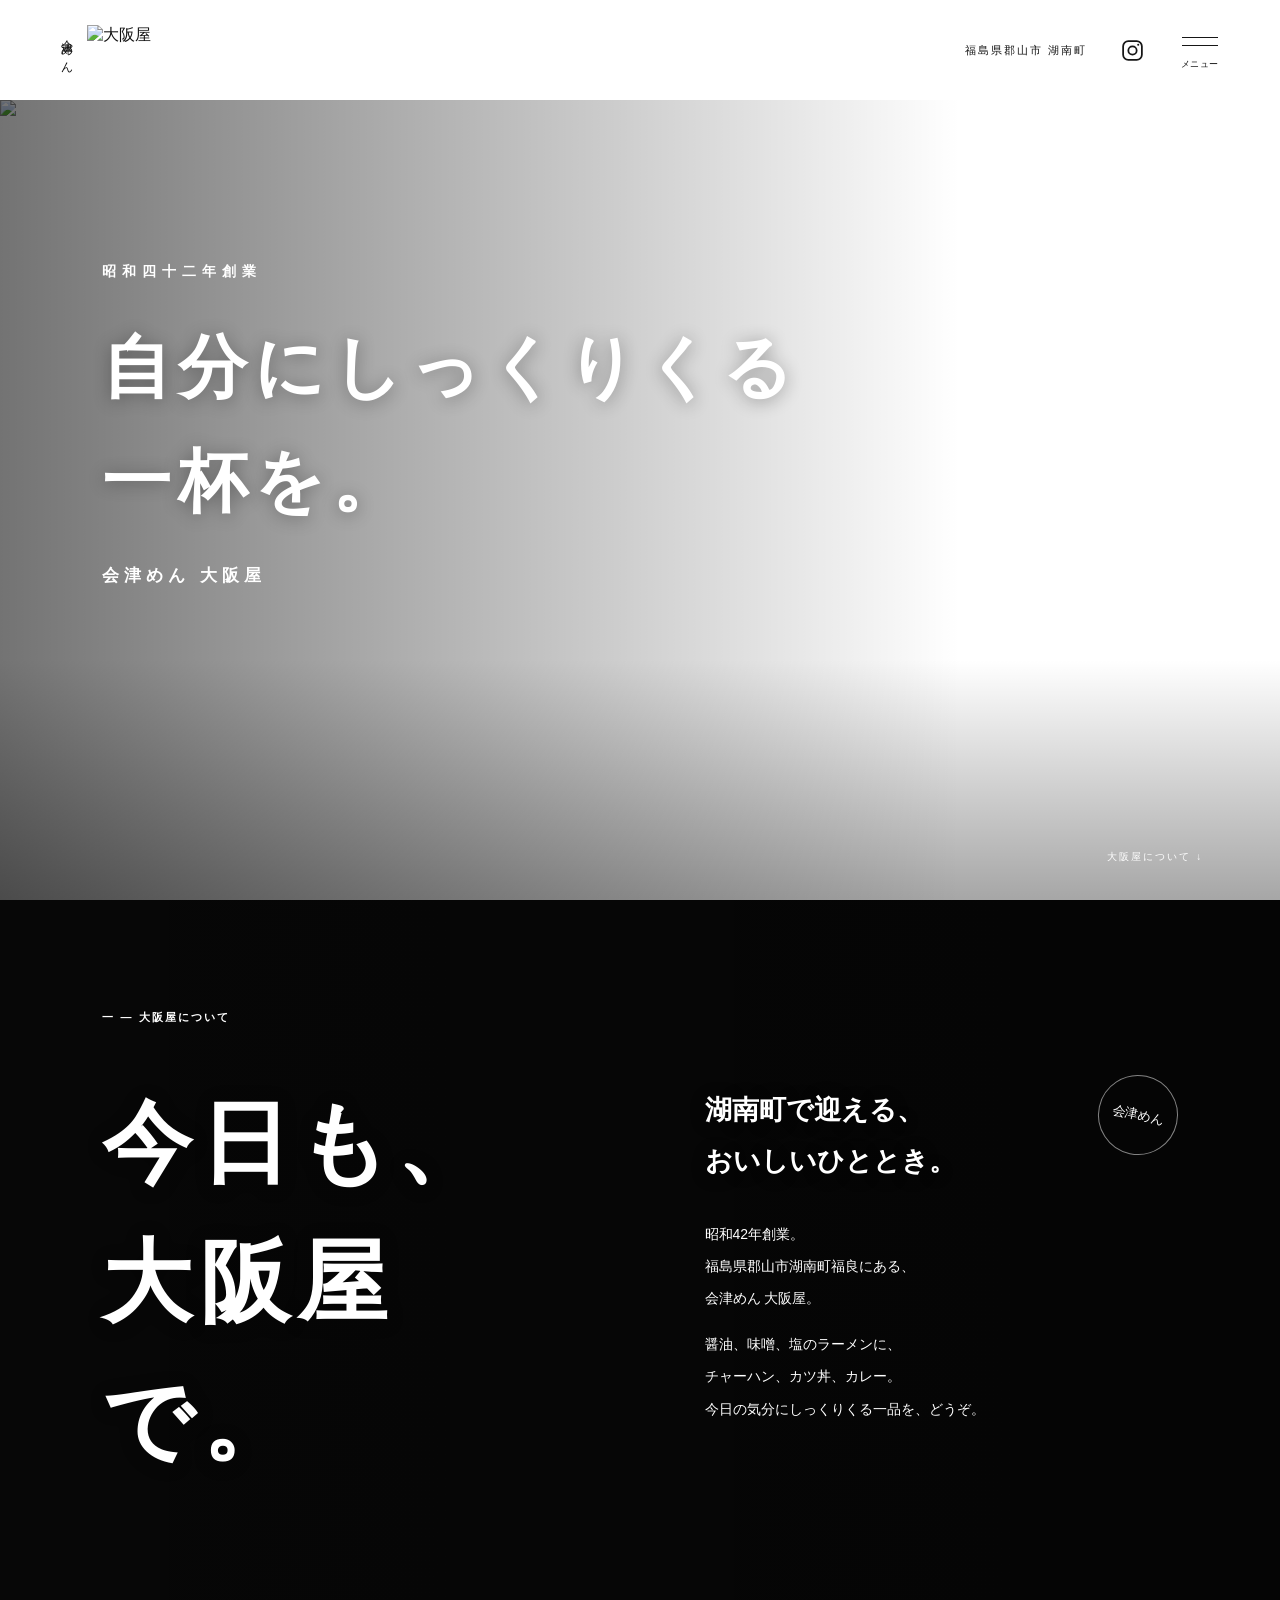
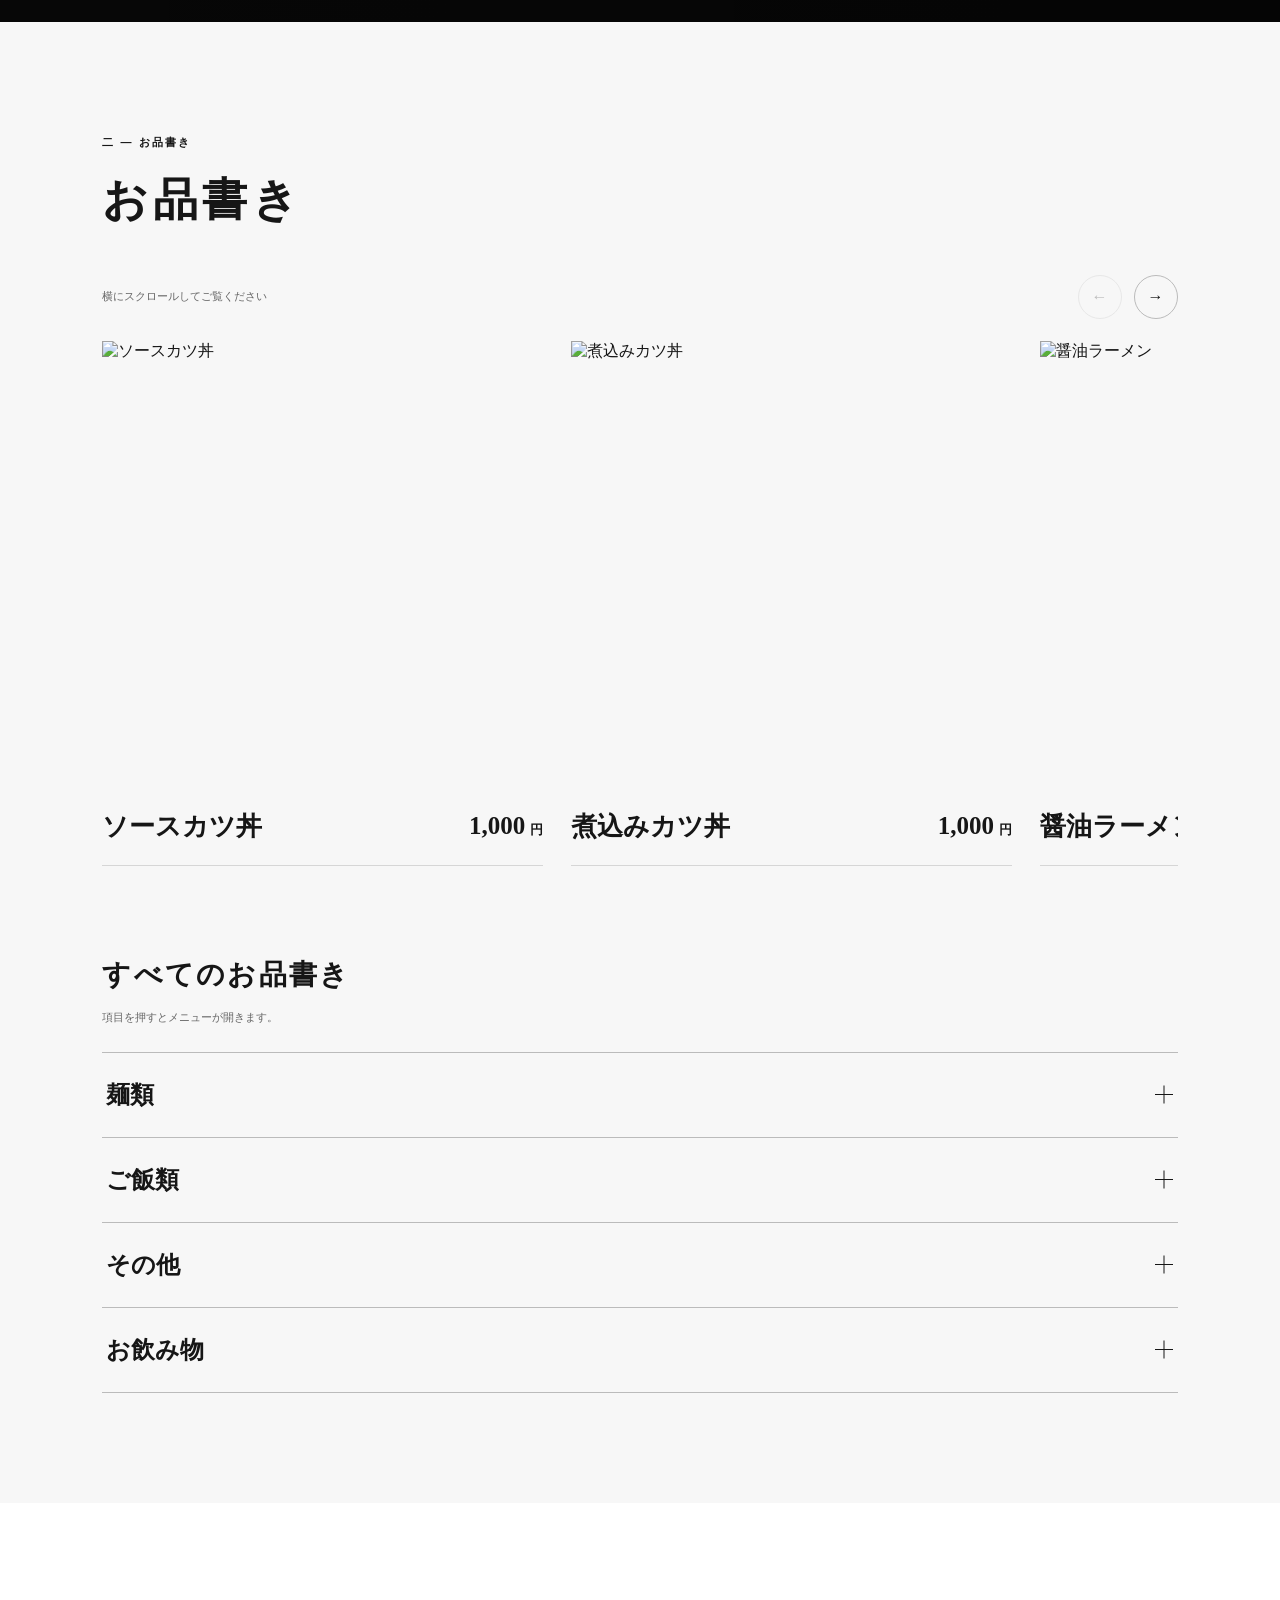
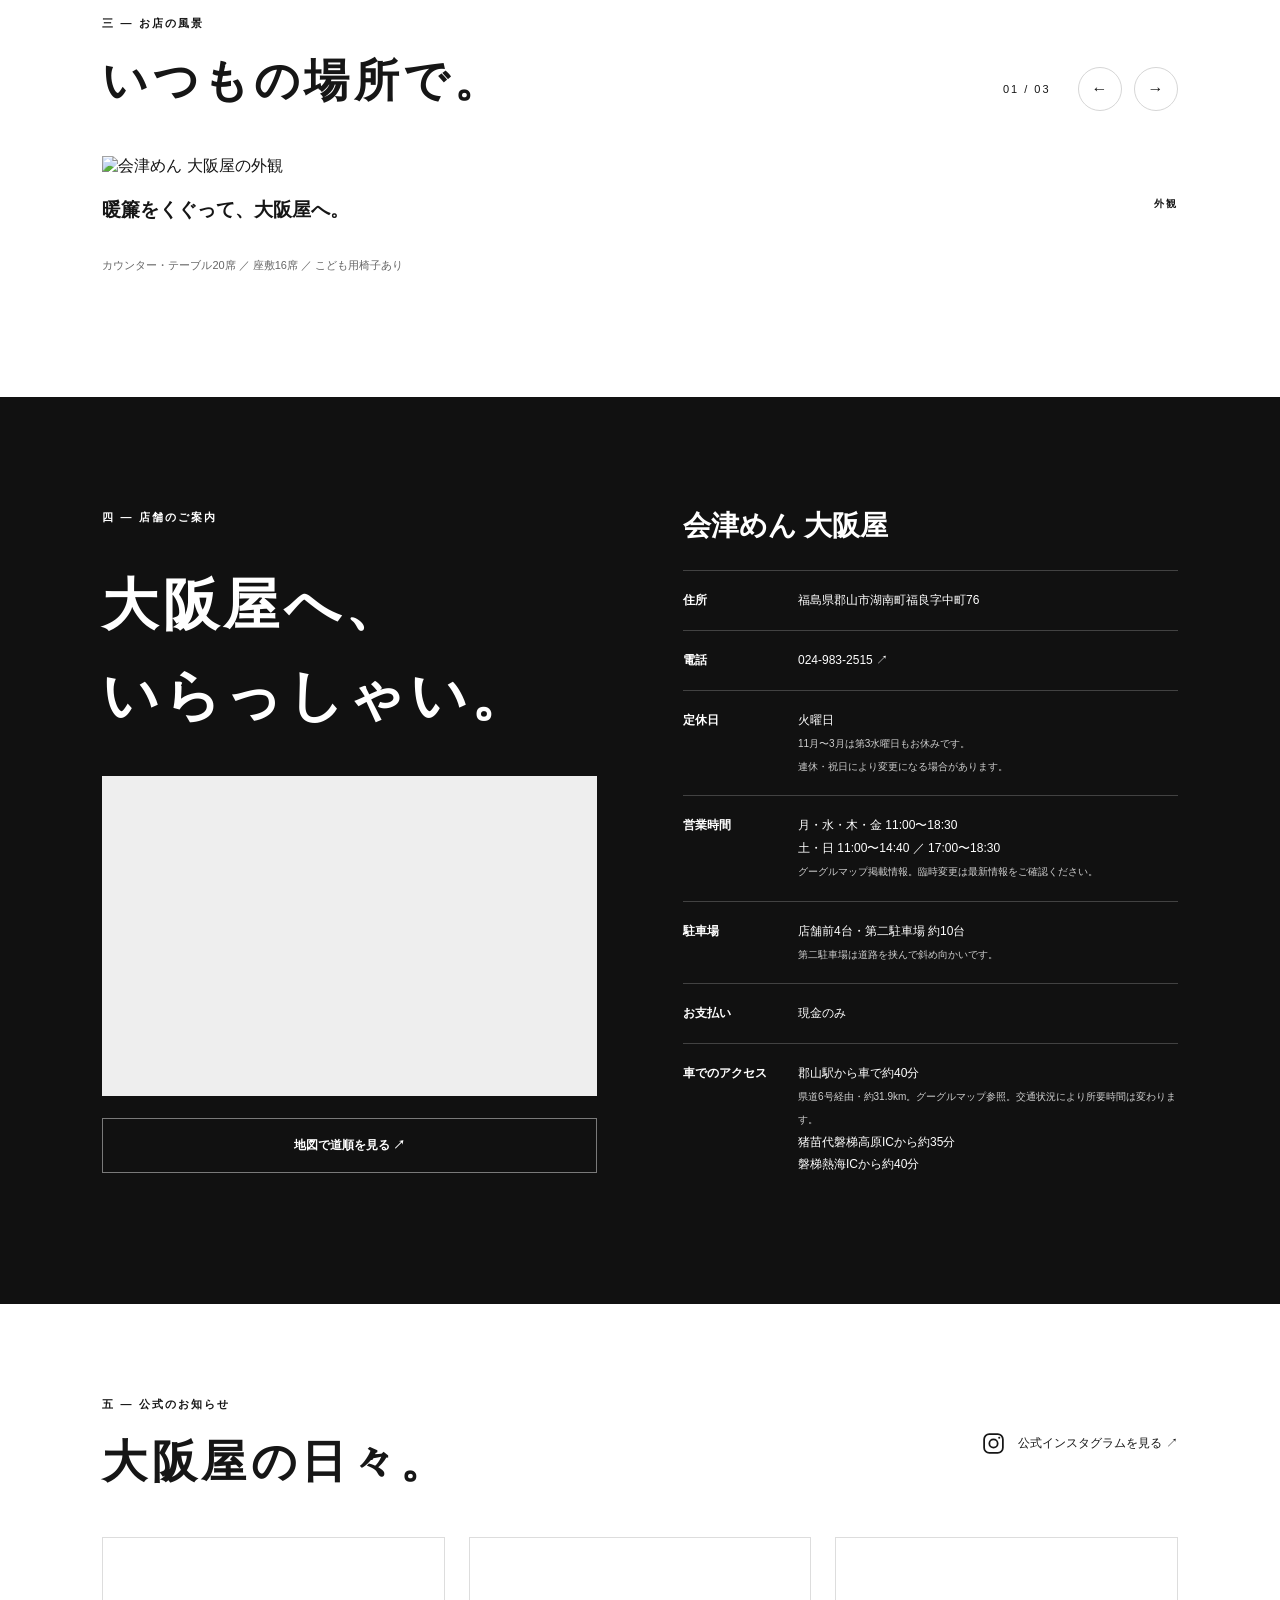
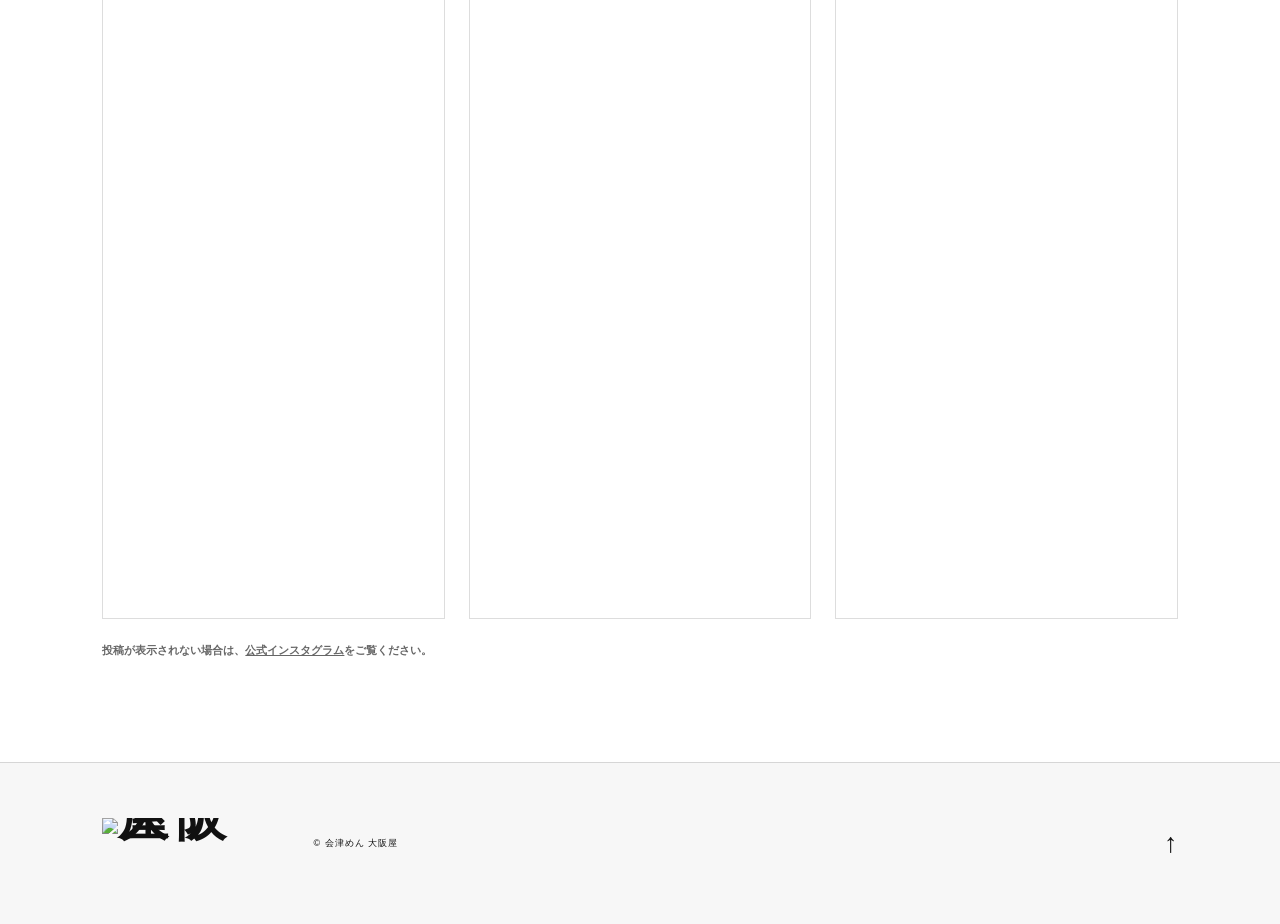
==== index.html @ 6cac55fc "Add files via upload" ====
<!doctype html><html lang="ja"><head><script src="scroll-start.js"></script><meta charset="utf-8"><meta name="viewport" content="width=device-width,initial-scale=1"><meta name="robots" content="noindex,nofollow"><title>会津めん 大阪屋｜福島・湖南町</title><meta name="description" content="昭和42年創業。福島県郡山市湖南町の会津めん 大阪屋。ラーメン、お食事、店舗へのアクセスをご紹介。"><link rel="stylesheet" href="fonts.css"><link rel="stylesheet" href="style.css"></head><body>
<header><a class="brand" href="#" aria-label="大阪屋 トップ"><small>会津めん</small><img class="brand-wordmark" src="assets/oosakaya-noren-logo.png" alt="大阪屋" width="2164" height="727"></a><div class="header-right"><span>福島県郡山市 湖南町</span><a class="header-instagram" href="https://www.instagram.com/oosakaya_konan/" target="_blank" rel="noopener" aria-label="公式インスタグラムを開く"><svg viewBox="0 0 24 24" width="25" height="25" fill="none" stroke="currentColor" stroke-width="1.7" aria-hidden="true"><rect x="3" y="3" width="18" height="18" rx="5"/><circle cx="12" cy="12" r="4"/><circle cx="17.5" cy="6.5" r="1" fill="currentColor" stroke="none"/></svg></a><button class="menu-toggle" aria-expanded="false" aria-controls="navigation" aria-label="メニューを開く"><i></i><i></i><small>メニュー</small></button></div></header>
<dialog id="navigation"><button class="close" aria-label="メニューを閉じる">×</button><nav><a href="#about">大阪屋について</a><a href="#menu">お品書き</a><a href="#space">お店の風景</a><a href="#access">店舗・アクセス</a><a href="#instagram">公式のお知らせ</a></nav><a href="tel:0249832515">024-983-2515</a></dialog>
<main><section class="hero"><div class="hero-media"><img class="hero-still" src="assets/shoyu.jpg" alt="会津めん 大阪屋の醤油ラーメン" fetchpriority="high"><img class="hero-still hero-alternate" src="assets/noodle-lift.jpg" alt="箸で持ち上げた麺と味噌ラーメン" decoding="async" aria-hidden="true"><div class="shade"></div></div><div class="hero-copy"><p>昭和四十二年創業</p><h1>自分にしっくりくる<br>一杯を。</h1><span>会津めん 大阪屋</span></div><button class="hero-pause" type="button" aria-label="写真の自動切り替えを停止">一時停止</button><div class="hero-bottom"><a href="#about">大阪屋について ↓</a></div></section>

<section id="about" class="about section"><div class="section-label">一 ― 大阪屋について</div><div class="about-grid"><h2>今日も、<br>大阪屋で。</h2><div class="about-copy"><span class="seal">会津めん</span><h3>湖南町で迎える、<br>おいしいひととき。</h3><p>昭和42年創業。<br>福島県郡山市湖南町福良にある、<br>会津めん 大阪屋。</p><p>醤油、味噌、塩のラーメンに、<br>チャーハン、カツ丼、カレー。<br>今日の気分にしっくりくる一品を、どうぞ。</p></div></div></section>
<section id="menu" class="food section"><div class="section-heading"><div><span class="section-label">二 ― お品書き</span><h2>お品書き</h2></div></div><div class="dish-controls"><span>横にスクロールしてご覧ください</span><button class="dish-prev" aria-label="前の料理">←</button><button class="dish-next" aria-label="次の料理">→</button></div><div class="dish-carousel" tabindex="0" role="region" aria-roledescription="カルーセル" aria-label="お品書き・5品"><article class="dish"><div class="dish-photo"><img src="assets/sauce-katsudon.jpg" alt="ソースカツ丼" loading="lazy"></div><div class="food-title"><h3>ソースカツ丼</h3><p>1,000<small>円</small></p></div></article><article class="dish"><div class="dish-photo"><img src="assets/nikomi-katsudon.jpg" alt="煮込みカツ丼" loading="lazy"></div><div class="food-title"><h3>煮込みカツ丼</h3><p>1,000<small>円</small></p></div></article><article class="dish"><div class="dish-photo"><img src="assets/shoyu.jpg" alt="醤油ラーメン" loading="lazy"></div><div class="food-title"><h3>醤油ラーメン</h3><p>700<small>円</small></p></div></article><article class="dish"><div class="dish-photo"><img src="assets/shio.jpg" alt="塩ラーメン" loading="lazy"></div><div class="food-title"><h3>塩ラーメン</h3><p>750<small>円</small></p></div></article><article class="dish"><div class="dish-photo"><img src="assets/miso.jpg" alt="味噌ラーメン" loading="lazy"></div><div class="food-title"><h3>味噌ラーメン</h3><p>850<small>円</small></p></div></article></div><div class="full-menu" id="full-menu"><h3>すべてのお品書き</h3><p class="accordion-hint">項目を押すとメニューが開きます。</p><details class="menu-category"><summary><span>麺類</span><span class="accordion-mark" aria-hidden="true"></span></summary><dl class="category-items"><div class="menu-item"><dt>ラーメン</dt><dd>700<span>円</span></dd></div><div class="menu-item"><dt>チャーシューメン</dt><dd>970<span>円</span></dd></div><div class="menu-item"><dt>みそラーメン</dt><dd>850<span>円</span></dd></div><div class="menu-item"><dt>みそバターラーメン</dt><dd>920<span>円</span></dd></div><div class="menu-item"><dt>みそチャーシュー</dt><dd>1,130<span>円</span></dd></div><div class="menu-item"><dt>みそバターチャーシューメン</dt><dd>1,150<span>円</span></dd></div><div class="menu-item"><dt>タンメン</dt><dd>850<span>円</span></dd></div><div class="menu-item"><dt>タンメンチャーシュー</dt><dd>1,130<span>円</span></dd></div><div class="menu-item"><dt>塩ラーメン</dt><dd>750<span>円</span></dd></div><div class="menu-item"><dt>塩バターラーメン</dt><dd>800<span>円</span></dd></div><div class="menu-item"><dt>塩チャーシューメン</dt><dd>990<span>円</span></dd></div><div class="menu-item"><dt>塩バターチャーシューメン</dt><dd>1,050<span>円</span></dd></div><div class="menu-item"><dt>冷やし中華<small>夏季限定</small></dt><dd>930<span>円</span></dd></div></dl></details><details class="menu-category"><summary><span>ご飯類</span><span class="accordion-mark" aria-hidden="true"></span></summary><dl class="category-items"><div class="menu-item"><dt>煮込みカツ丼</dt><dd>1,000<span>円</span></dd></div><div class="menu-item"><dt>ソースカツ丼</dt><dd>1,000<span>円</span></dd></div><div class="menu-item"><dt>五目チャーハン</dt><dd>820<span>円</span></dd></div><div class="menu-item"><dt>ビーフカレーライス</dt><dd>800<span>円</span></dd></div><div class="menu-item"><dt>カツカレー</dt><dd>1,100<span>円</span></dd></div><div class="menu-item"><dt>野菜炒め定食</dt><dd>900<span>円</span></dd></div><div class="menu-item"><dt>カツ定食</dt><dd>1,100<span>円</span></dd></div></dl></details><details class="menu-category"><summary><span>その他</span><span class="accordion-mark" aria-hidden="true"></span></summary><dl class="category-items"><div class="menu-item"><dt>ライスセット<small>ライス、おしんこ、揚げギョーザ又はバラカツのセット。お好みの麺類にお付けできます。</small></dt><dd>280<span>円</span></dd></div><div class="menu-item"><dt>ギョーザ（5ヶ入）</dt><dd>390<span>円</span></dd></div></dl></details><details class="menu-category"><summary><span>お飲み物</span><span class="accordion-mark" aria-hidden="true"></span></summary><dl class="category-items"><div class="menu-item"><dt>ビール（瓶）</dt><dd>600<span>円</span></dd></div><div class="menu-item"><dt>日本酒（一合）</dt><dd>300<span>円</span></dd></div><div class="menu-item"><dt>ノンアルコールビール</dt><dd>300<span>円</span></dd></div><div class="menu-item"><dt>ジュース<small>オレンジ、コーラ、ジンジャーエール、ウーロン茶</small></dt><dd>260<span>円</span></dd></div></dl></details></div></section>
<section id="space" class="space section"><div class="section-heading"><div><span class="section-label">三 ― お店の風景</span><h2>いつもの場所で。</h2></div><div class="slider-controls"><span id="count">01 / 03</span><button id="prev" aria-label="前の写真">←</button><button id="next" aria-label="次の写真">→</button></div></div><div class="carousel" tabindex="0" aria-roledescription="カルーセル" aria-label="大阪屋の店内と外観"><div class="track"><figure><img src="assets/exterior.png" alt="会津めん 大阪屋の外観" loading="lazy"><figcaption><span>暖簾をくぐって、大阪屋へ。</span><small>外観</small></figcaption></figure><figure><img src="assets/interior.png" alt="テーブルとカウンターのある店内" loading="lazy"><figcaption><span>おひとりでも、気軽に。</span><small>テーブル・カウンター</small></figcaption></figure><figure><img src="assets/tatami.png" alt="大阪屋のお座敷" loading="lazy"><figcaption><span>ご家族で、ゆっくりと。</span><small>お座敷</small></figcaption></figure></div></div><p class="space-note">カウンター・テーブル20席 ／ 座敷16席 ／ こども用椅子あり</p></section>
<section id="access" class="access section"><div><span class="section-label">四 ― 店舗のご案内</span><h2>大阪屋へ、<br>いらっしゃい。</h2><iframe class="access-map" title="大阪屋食堂のグーグルマップ" src="https://www.google.com/maps/embed?pb=!1m14!1m8!1m3!1d12680.059041817292!2d140.088766!3d37.389483202646986!3m2!1i1024!2i768!4f13.1!3m3!1m2!1s0x6020039115c18c47%3A0x9757f3a15d82d54f!2z5aSn6Ziq5bGL6aOf5aCC!5e0!3m2!1sja!2sjp!4v1731634797329!5m2!1sja!2sjp" loading="lazy" allowfullscreen referrerpolicy="no-referrer-when-downgrade"></iframe><a class="map-button" href="https://maps.app.goo.gl/Cm89eihRgQwJNUJM9?g_st=ic" target="_blank" rel="noopener">地図で道順を見る ↗</a></div><div class="details"><h3>会津めん 大阪屋</h3><dl><div><dt>住所</dt><dd>福島県郡山市湖南町福良字中町76</dd></div><div><dt>電話</dt><dd><a href="tel:0249832515">024-983-2515 ↗</a></dd></div><div><dt>定休日</dt><dd>火曜日<br><small>11月〜3月は第3水曜日もお休みです。<br>連休・祝日により変更になる場合があります。</small></dd></div><div><dt>営業時間</dt><dd>月・水・木・金 11:00〜18:30<br>土・日 11:00〜14:40 ／ 17:00〜18:30<br><small>グーグルマップ掲載情報。臨時変更は最新情報をご確認ください。</small></dd></div><div><dt>駐車場</dt><dd>店舗前4台・第二駐車場 約10台<br><small>第二駐車場は道路を挟んで斜め向かいです。</small></dd></div><div><dt>お支払い</dt><dd>現金のみ</dd></div><div><dt>車でのアクセス</dt><dd>郡山駅から車で約40分<br><small>県道6号経由・約31.9km。グーグルマップ参照。交通状況により所要時間は変わります。</small><br>猪苗代磐梯高原ICから約35分<br>磐梯熱海ICから約40分</dd></div></dl></div></section>
<section id="instagram" class="instagram section"><div class="section-heading"><div><span class="section-label">五 ― 公式のお知らせ</span><h2>大阪屋の日々。</h2></div><a class="social-profile" href="https://www.instagram.com/oosakaya_konan/" target="_blank" rel="noopener"><svg viewBox="0 0 24 24" width="25" height="25" fill="none" stroke="currentColor" stroke-width="1.7" aria-hidden="true"><rect x="3" y="3" width="18" height="18" rx="5"/><circle cx="12" cy="12" r="4"/><circle cx="17.5" cy="6.5" r="1" fill="currentColor" stroke="none"/></svg><span>公式インスタグラムを見る ↗</span></a></div><div class="social-posts"><div class="social-post"><iframe src="https://www.instagram.com/p/Dd6bL-7TSCR/embed/" title="大阪屋の公式投稿 1" loading="lazy" allowtransparency="true" allow="encrypted-media" referrerpolicy="strict-origin-when-cross-origin"></iframe></div><div class="social-post"><iframe src="https://www.instagram.com/p/DdCH17QToZY/embed/" title="大阪屋の公式投稿 2" loading="lazy" allowtransparency="true" allow="encrypted-media" referrerpolicy="strict-origin-when-cross-origin"></iframe></div><div class="social-post"><iframe src="https://www.instagram.com/p/Db5RcuSTIT4/embed/" title="大阪屋の公式投稿 3" loading="lazy" allowtransparency="true" allow="encrypted-media" referrerpolicy="strict-origin-when-cross-origin"></iframe></div></div><p class="social-note">投稿が表示されない場合は、<a href="https://www.instagram.com/oosakaya_konan/" target="_blank" rel="noopener">公式インスタグラム</a>をご覧ください。</p></section></main><footer><a class="footer-logo" href="#" aria-label="大阪屋 トップ"><img src="assets/oosakaya-noren-logo.png" alt="大阪屋" width="2164" height="727"></a><div><small>© 会津めん 大阪屋</small></div><a href="#" class="back-top" aria-label="ページの先頭へ">↑</a></footer><script src="app.js"></script></body></html>
---- style.css ----
:root{--paper:#ffffff;--ink:#161616;--red:#111111;--line:#d6d6d6}*{box-sizing:border-box}html{scroll-behavior:smooth;scroll-padding-top:95px}body{margin:0;background:var(--paper);color:var(--ink);font-family:'Helvetica Neue','Hiragino Kaku Gothic ProN',sans-serif}a{color:inherit;text-decoration:none}button{font:inherit;cursor:pointer;color:inherit}header{height:100px;display:flex;justify-content:space-between;align-items:center;padding:0 4.5%;background:var(--paper);position:relative;z-index:10}.brand{display:flex;align-items:center;gap:15px;color:var(--red)}.brand small{font-family:serif;writing-mode:vertical-rl;font-size:12px;letter-spacing:3px}.brand b{font-family:serif;font-size:37px;letter-spacing:5px}.header-right{display:flex;gap:42px;align-items:center}.header-right>span{font-size:11px;letter-spacing:2px}.menu-toggle{background:none;border:0;width:45px;padding:0}.menu-toggle i{display:block;width:36px;height:1px;background:var(--ink);margin:7px auto}.menu-toggle small{font-size:9px;letter-spacing:2px}h1,h2,h3{font-family:'Yu Mincho','Hiragino Mincho ProN',serif;font-weight:500}p{line-height:2}.hero{height:calc(100svh - 100px);min-height:590px;max-height:950px;position:relative;color:#fff;overflow:hidden}.hero-media,.shade{position:absolute;inset:0}.hero video{width:100%;height:100%;object-fit:cover;object-position:50% 58%}.shade{background:linear-gradient(90deg,rgba(0,0,0,.55),transparent 75%),linear-gradient(0deg,rgba(0,0,0,.35),transparent 30%)}.hero-copy{position:absolute;left:8%;top:18%}.hero-copy p{font-family:serif;letter-spacing:6px;font-size:14px}.hero h1{font-size:clamp(42px,5.8vw,84px);line-height:1.65;letter-spacing:.15em;margin:25px 0}.hero-copy>span{font-family:serif;letter-spacing:5px;font-size:17px}.hero-bottom{position:absolute;bottom:36px;left:5%;right:6%;display:flex;justify-content:space-between;font-size:10px;letter-spacing:2px}.motion{position:absolute;bottom:80px;right:5%;border:1px solid #ffffff70;border-radius:50%;background:#0002;color:white;width:37px;height:37px}.ribbon{display:flex;justify-content:space-around;gap:30px;padding:22px 4%;background:var(--red);color:var(--paper);font-size:11px;letter-spacing:3px;overflow:hidden;white-space:nowrap}.section{padding:110px 8%}.section-label{font-size:11px;letter-spacing:2px}.about{padding-bottom:130px}.about-grid{display:grid;grid-template-columns:1fr 1fr;gap:12%;margin-top:50px}.about h2{font-size:clamp(55px,7vw,100px);letter-spacing:.12em;line-height:1.55;margin:0}.about-copy{position:relative;padding-top:10px}.about h3{font-size:27px;line-height:1.9;margin:0 0 30px}.about p{font-size:14px;line-height:2.3}.seal{position:absolute;right:0;top:0;border:1px solid var(--red);border-radius:50%;width:80px;height:80px;display:grid;place-items:center;transform:rotate(12deg);color:var(--red);font-family:serif;font-size:13px}.food{background:#f7f7f7}.section-heading{display:flex;justify-content:space-between;align-items:end;margin-bottom:45px;gap:25px}.section-heading h2{font-size:45px;letter-spacing:.1em;margin:20px 0 0}.section-heading>p{font-size:13px;margin:0}.food-grid{display:grid;grid-template-columns:1fr 1fr;gap:6%}.food-card.second{padding-top:85px}.food-photo{position:relative;overflow:hidden;aspect-ratio:1.18}.food-photo img{width:100%;height:100%;object-fit:cover}.food-photo.ramen img{width:136%;max-width:none;object-fit:cover;object-position:left}.food-photo>span{position:absolute;bottom:18px;left:20px;background:var(--paper);padding:8px 12px;font-size:10px;letter-spacing:2px}.food-title{display:flex;justify-content:space-between;align-items:center;border-bottom:1px solid var(--line);padding:20px 0 14px;gap:10px}.food-title h3{font-size:25px;margin:0}.food-title p{font-family:serif;font-size:25px;margin:0}.food-title small{font-size:13px;margin-left:5px}.food-caption{font-size:12px}.menu-list{display:grid;grid-template-columns:1fr 1fr;gap:6%;margin-top:70px}.menu-list h3{font-size:22px;margin-bottom:25px}.menu-list p{display:flex;justify-content:space-between;border-bottom:1px solid var(--line);padding-bottom:12px;font-size:13px;gap:10px}.menu-foot{display:flex;align-items:center;justify-content:space-between;gap:20px;margin-top:35px}.menu-foot p{font-size:10px}.text-link{font-size:12px;border-bottom:1px solid;padding:12px 0}.space{overflow:hidden}.slider-controls{display:flex;align-items:center;gap:12px}.slider-controls span{font-size:11px;letter-spacing:2px;margin-right:15px}.slider-controls button{border:1px solid var(--line);border-radius:50%;width:44px;height:44px;background:none}.carousel{overflow:hidden;touch-action:pan-y}.track{display:flex;transition:transform .6s ease}.track figure{flex:0 0 100%;margin:0}.track img{width:100%;height:540px;object-fit:cover}.track figcaption{display:flex;justify-content:space-between;padding:20px 0;font-family:serif;font-size:19px}.track figcaption small{font-family:sans-serif;font-size:10px;letter-spacing:2px}.space-note{font-size:11px;color:#666666}.access{background:var(--red);color:var(--paper);display:grid;grid-template-columns:1fr 1fr;gap:8%}.access h2{font-size:clamp(38px,4.4vw,65px);line-height:1.6;letter-spacing:.08em;margin:35px 0}.map-button{display:inline-block;border:1px solid #ffffff70;padding:18px 24px;font-size:12px}.details h3{font-size:28px;margin:0 0 25px}.details dl{margin:0}.details dl>div{display:grid;grid-template-columns:100px 1fr;gap:15px;border-top:1px solid #ffffff35;padding:18px 0;font-size:12px;line-height:1.9}.details dd{margin:0}.details small{font-size:10px;opacity:.8}.instagram{text-align:center;padding:65px 20px;border-bottom:1px solid var(--line)}.instagram p{font-family:serif;font-size:18px}.instagram>a{font-size:24px;letter-spacing:2px}footer{display:flex;align-items:center;gap:60px;padding:55px 8%}.footer-logo{font-family:serif;font-size:50px;letter-spacing:8px;color:var(--red)}footer>div{font-size:10px;letter-spacing:1px}footer p{margin:15px 0}footer small{font-size:9px}.back-top{margin-left:auto;font-size:27px}dialog{inset:0;width:100%;height:100%;max-width:none;max-height:none;border:0;background:var(--red);color:var(--paper);padding:10vh 15%}dialog::backdrop{background:var(--red)}dialog nav{display:grid;margin:40px 0}dialog nav a{font-family:serif;font-size:34px;padding:20px 0;border-bottom:1px solid #ffffff40}dialog nav small{font-family:sans-serif;font-size:10px;margin-left:20px}.close{position:absolute;right:5%;top:25px;background:none;border:0;font-size:44px}.eyebrow{font-size:11px;letter-spacing:3px}button:hover,.map-button:hover{background:#ffffff20}a:focus-visible,button:focus-visible{outline:2px solid currentColor;outline-offset:5px}@media(max-width:700px){header{height:82px;padding:0 6%}.brand b{font-size:29px}.header-right>span{display:none}.hero{height:calc(86svh - 82px);min-height:570px}.hero-copy{left:8%;top:18%}.hero-copy p{font-size:11px}.hero h1{font-size:42px}.hero video{object-position:52% center}.hero-bottom{font-size:8px;bottom:24px}.hero-bottom>span{max-width:120px;line-height:1.8}.ribbon{justify-content:flex-start;padding:18px 6%;font-size:9px;gap:32px}.section{padding:70px 7%}.about-grid{gap:30px;grid-template-columns:1fr;margin-top:30px}.about h2{font-size:60px}.about-copy{padding-left:15%}.about h3{font-size:23px}.seal{width:65px;height:65px;right:0}.section-heading{align-items:start;margin-bottom:30px}.section-heading h2{font-size:32px}.section-heading>p{font-size:10px;max-width:110px}.food-grid{grid-template-columns:1fr;gap:35px}.food-card.second{padding-top:0}.food-title h3{font-size:23px}.menu-list{grid-template-columns:1fr;gap:20px;margin-top:40px}.menu-foot{align-items:start;flex-direction:column;gap:0}.track img{height:310px}.track figcaption{font-size:15px;align-items:center}.track figcaption small{font-size:8px}.space .section-heading{flex-wrap:wrap}.slider-controls{margin-left:auto}.slider-controls button{width:37px;height:37px}.space-note{font-size:9px}.access{grid-template-columns:1fr;gap:55px}.access h2{font-size:43px}.details dl>div{grid-template-columns:85px 1fr;gap:8px}.instagram>a{font-size:19px}footer{padding:40px 7%;gap:25px;flex-wrap:wrap}.footer-logo{font-size:37px}footer>div{font-size:9px;max-width:200px}dialog{padding:100px 8%}dialog nav a{font-size:26px}}@media(prefers-reduced-motion:reduce){html{scroll-behavior:auto}.track{transition:none}}
@media(max-width:700px){.hero h1{font-size:8vw;white-space:nowrap}}
/* Japanese typography: bold Mincho headings and readable Gothic body. */
:root{--mincho:'Noto Serif JP','Hiragino Mincho ProN','Yu Mincho',serif}
body{font-family:'Hiragino Kaku Gothic ProN','Yu Gothic',Meiryo,sans-serif;font-weight:400}
h1,h2,h3,.brand b,.brand small,.hero-copy p,.hero-copy>span,.seal,.food-title p,.track figcaption,.instagram p,.footer-logo,dialog nav a{font-family:var(--mincho)}
h1,h2,.brand b,.footer-logo{font-weight:900}
h3,.hero-copy p,.hero-copy>span,.food-title p,.track figcaption,.instagram p,dialog nav a{font-weight:700}
.hero h1{font-size:clamp(42px,5.4vw,78px);line-height:1.65;letter-spacing:.10em;text-shadow:0 2px 18px #0005}
.brand b{letter-spacing:.09em}.about h2{letter-spacing:.08em}.section-heading h2{font-weight:900}.food-title h3{font-weight:900}.details dt,.map-button,.text-link{font-weight:700}.section-label{font-weight:600}.menu-list p>span:last-child{font-weight:700}.footer-logo{font-weight:900}
@media(max-width:700px){.hero h1{font-size:7.7vw;letter-spacing:.08em}.about h2{font-size:56px}.food-title h3{font-size:22px}}
.about{position:relative;isolation:isolate;color:#fff;background:#111 url('assets/noren.jpg') center 46%/cover no-repeat}.about:before{content:'';position:absolute;inset:0;background:linear-gradient(90deg,#0009,#000b);z-index:-1}.about .seal{color:white;border-color:#ffffff80}.about h2,.about h3{text-shadow:0 2px 18px #0005}
.dish-controls{display:flex;align-items:center;gap:12px;margin:0 0 22px}.dish-controls>span{margin-right:auto;font-size:11px;color:#666}.dish-controls button{background:transparent;border:1px solid #bbb;border-radius:50%;width:44px;height:44px}.dish-controls button:disabled{opacity:.25;cursor:default}.dish-carousel{display:flex;gap:28px;overflow-x:auto;scroll-snap-type:x mandatory;scrollbar-width:thin;scrollbar-color:#555 #eee;padding-bottom:25px;overscroll-behavior-x:contain}.dish{flex:0 0 41%;min-width:0;scroll-snap-align:start}.dish-photo{aspect-ratio:1;position:relative;overflow:hidden}.dish-photo img{width:100%;height:100%;object-fit:cover;display:block}.dish-photo>span{position:absolute;bottom:16px;left:16px;background:#fff;padding:8px 12px;font-size:9px;letter-spacing:1.5px}.dish .food-title h3{font-size:clamp(19px,2vw,28px)}.dish .food-title p{white-space:nowrap}.access-map{display:block;width:100%;height:320px;border:0;margin:0 0 22px;background:#eee}.access .map-button{width:100%;text-align:center}
@media(max-width:700px){.about{background-position:45% center}.about:before{background:#000a}.dish-carousel{gap:18px}.dish{flex-basis:86%}.dish .food-title h3{font-size:21px}.access-map{height:300px}}
.hero-still{width:100%;height:100%;object-fit:cover;object-position:center 55%;display:block}.hero-bottom{justify-content:flex-end}.header-instagram{display:grid;place-items:center;width:42px;height:42px}.header-right{gap:24px}.menu-toggle small{font-size:9px;letter-spacing:.05em}.instagram{text-align:left}.instagram .section-heading{align-items:center}.social-profile{display:flex;align-items:center;gap:12px;font-size:12px}.social-posts{display:grid;grid-template-columns:repeat(3,minmax(0,1fr));gap:24px}.social-post{min-width:0;background:#fff;border:1px solid #ddd;overflow:hidden}.social-post iframe{display:block;width:100%;height:570px;border:0}.instagram .social-note{font-family:inherit;font-size:11px;line-height:1.8;color:#666;margin-top:22px}.social-note a{text-decoration:underline}.instagram .section-label{font-size:11px}
@media(max-width:1000px){.social-posts{display:flex;overflow-x:auto;scroll-snap-type:x mandatory;gap:20px;padding-bottom:16px}.social-post{flex:0 0 360px;scroll-snap-align:start}.social-post iframe{height:570px}}@media(max-width:700px){.header-right{gap:14px}.header-instagram{width:34px}.hero-still{object-position:center}.instagram .section-heading{flex-direction:column;align-items:flex-start}.social-post{flex-basis:min(100%,360px)}.social-profile{font-size:11px}.track figcaption small{letter-spacing:0}}
.instagram.section{padding:90px 8%}.social-post iframe{height:680px}@media(max-width:700px){.instagram.section{padding:70px 7%}.social-post iframe{height:620px}}
.full-menu{margin-top:65px}.full-menu>h3{font-size:28px;letter-spacing:.08em;margin:0 0 12px}.accordion-hint{font-size:11px;color:#666;margin-bottom:24px}.menu-category{border-top:1px solid #bbb}.menu-category:last-child{border-bottom:1px solid #bbb}.menu-category summary{list-style:none;cursor:pointer;display:flex;align-items:center;justify-content:space-between;gap:20px;padding:26px 4px;font-family:var(--mincho);font-size:24px;font-weight:700}.menu-category summary::-webkit-details-marker{display:none}.menu-category summary:focus-visible{outline:2px solid #111;outline-offset:4px}.accordion-mark{width:20px;height:20px;position:relative;flex-shrink:0}.accordion-mark:before,.accordion-mark:after{content:'';position:absolute;top:9px;left:1px;width:18px;height:1px;background:currentColor}.accordion-mark:after{transform:rotate(90deg)}.menu-category[open] .accordion-mark:after{transform:none}.category-items{margin:0;padding:0 4px 30px;display:grid;grid-template-columns:1fr 1fr;column-gap:55px}.menu-item{display:flex;justify-content:space-between;align-items:start;gap:20px;border-top:1px solid #e5e5e5;padding:18px 0;font-size:14px;line-height:1.8}.menu-item dt{min-width:0}.menu-item dt small{display:block;font-size:11px;color:#666;line-height:1.9;margin-top:6px}.menu-item dd{margin:0;font-weight:700;white-space:nowrap}.menu-item dd span{font-size:11px;margin-left:4px}@media(max-width:700px){.full-menu{margin-top:40px}.full-menu>h3{font-size:24px}.menu-category summary{font-size:22px;padding:23px 2px}.category-items{grid-template-columns:1fr;padding:0 2px 24px}.menu-item{font-size:13px;gap:14px}}
.brand .brand-wordmark{display:block;width:151px;height:auto;object-fit:contain}.brand{gap:12px}@media(max-width:700px){.brand .brand-wordmark{width:120px}.brand{gap:9px}}
.hero-media>.hero-still{position:absolute;inset:0}.hero-media>.hero-alternate{opacity:0;transition:opacity 2s ease-in-out;object-position:center 42%}.hero-media>.hero-alternate.is-visible{opacity:1}.hero-pause{position:absolute;right:5%;bottom:76px;background:#0003;border:1px solid #ffffff70;color:#fff;font-size:10px;padding:9px 13px;letter-spacing:.08em}@media(prefers-reduced-motion:reduce){.hero-media>.hero-alternate{transition:none}}
/* Free touch momentum; arrow movement is eased by requestAnimationFrame. */
.dish-carousel,.social-posts{scroll-snap-type:none;-webkit-overflow-scrolling:touch;scroll-behavior:auto}.dish,.social-post{scroll-snap-align:none}.track{transition:transform 1s cubic-bezier(.22,.61,.36,1)}.hero-media>.hero-alternate{transition:opacity 2.5s ease-in-out}@media(prefers-reduced-motion:reduce){.track,.hero-media>.hero-alternate{transition:none}}

footer{background:#f7f7f7}.footer-logo{display:block;flex-shrink:0;line-height:0}.footer-logo img{display:block;width:151px;height:auto;object-fit:contain}@media(max-width:700px){.footer-logo img{width:120px}}
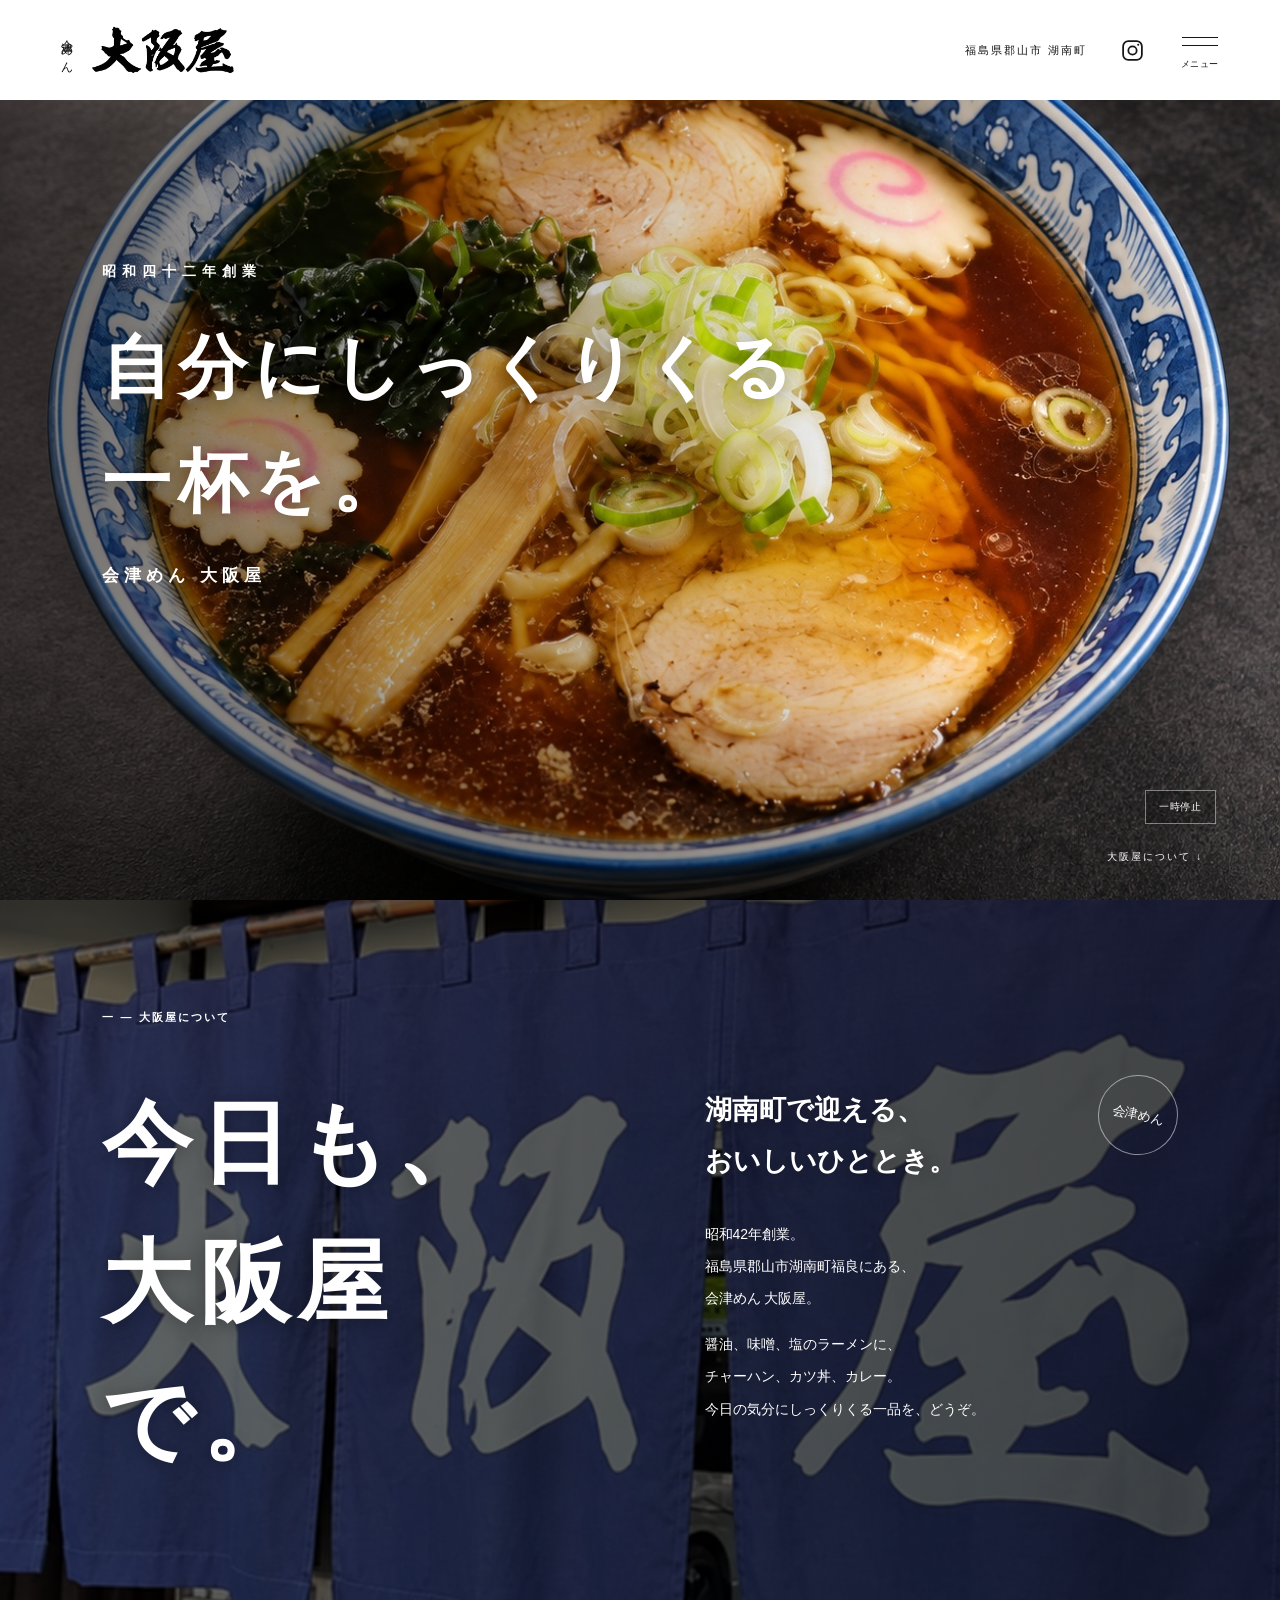
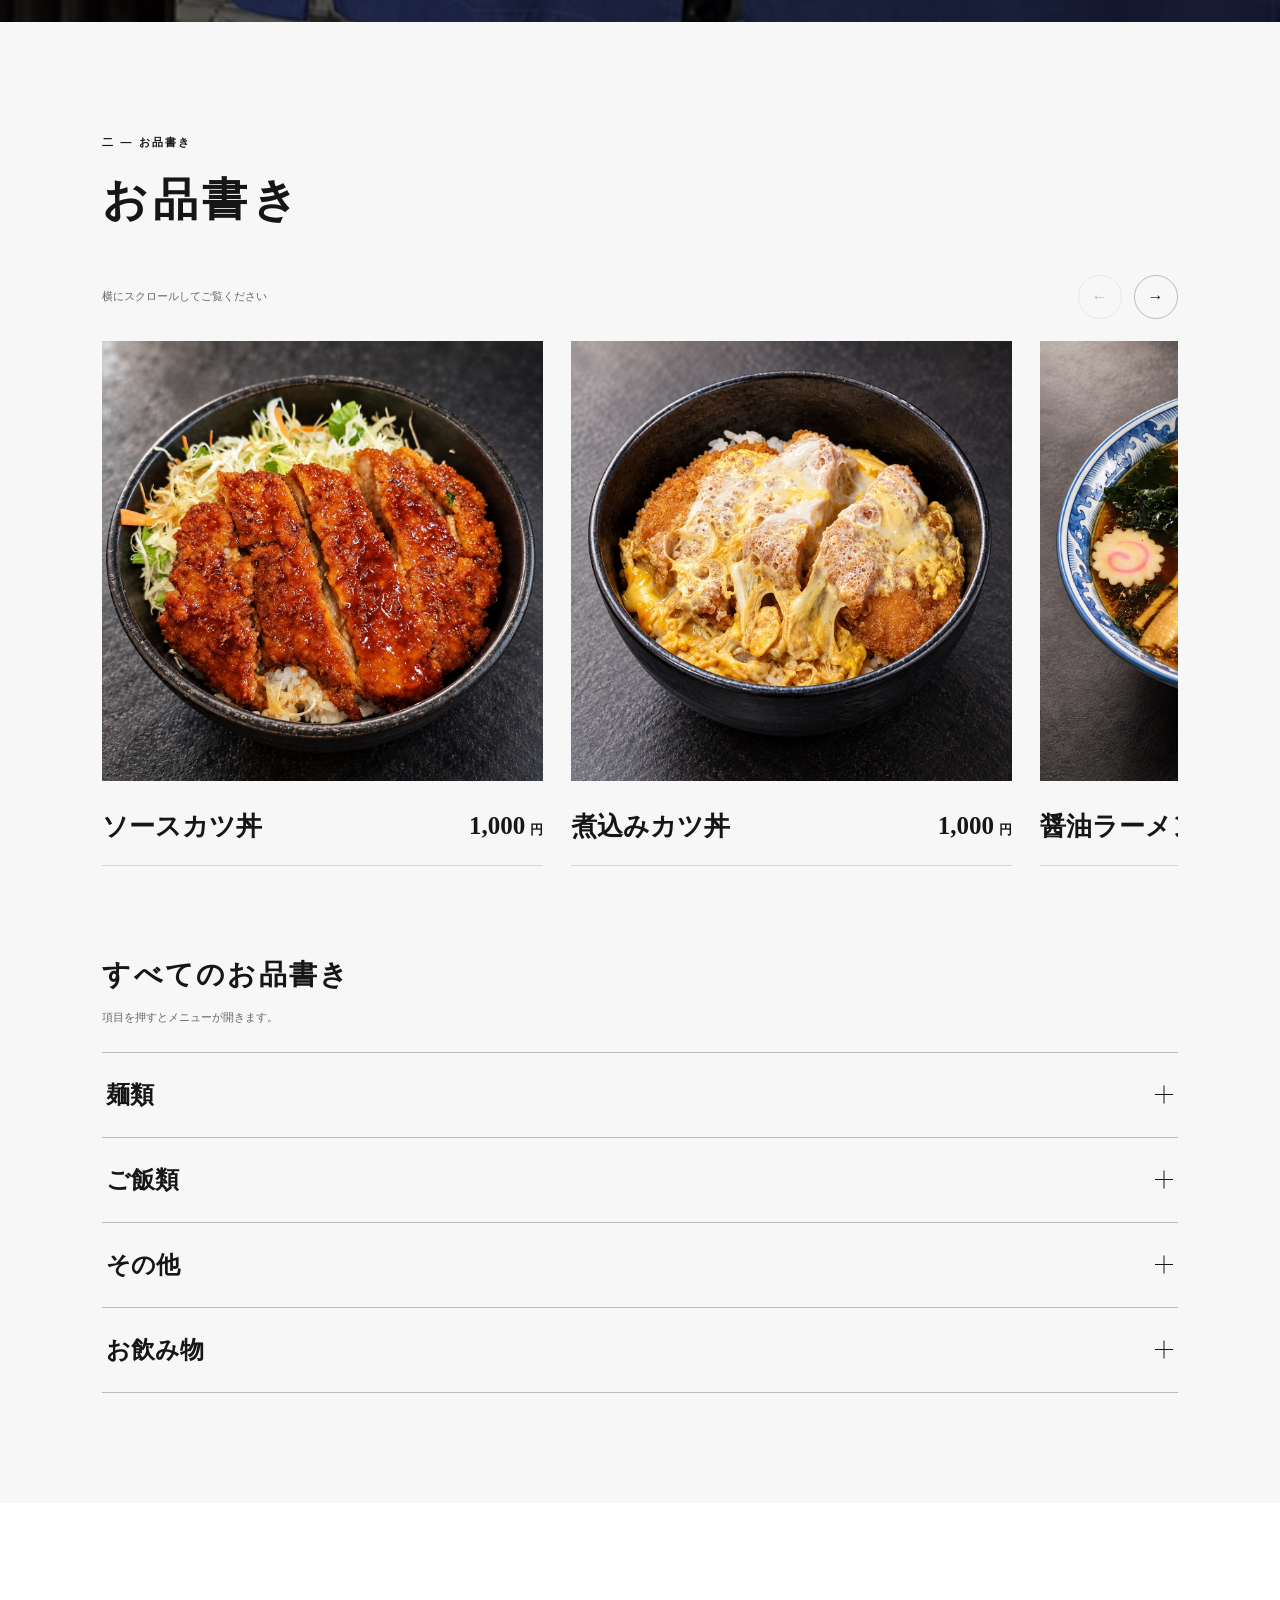
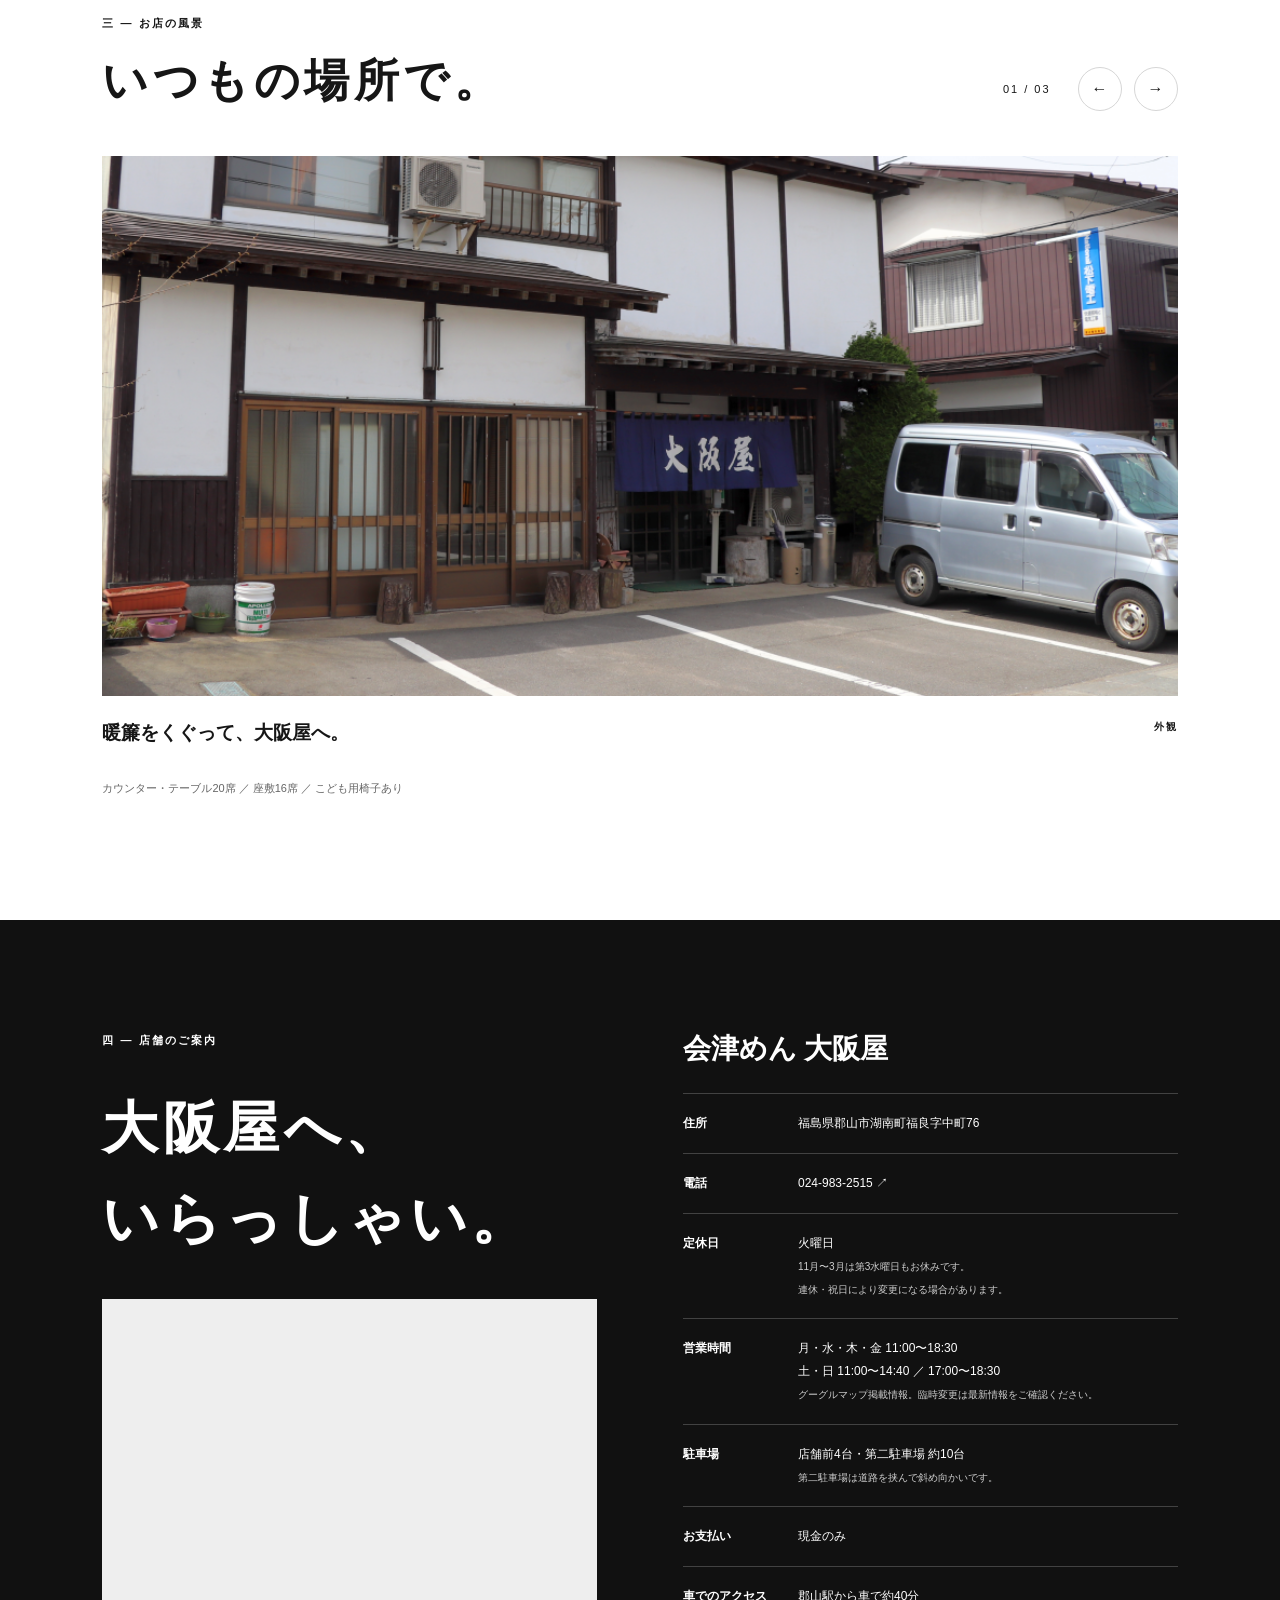
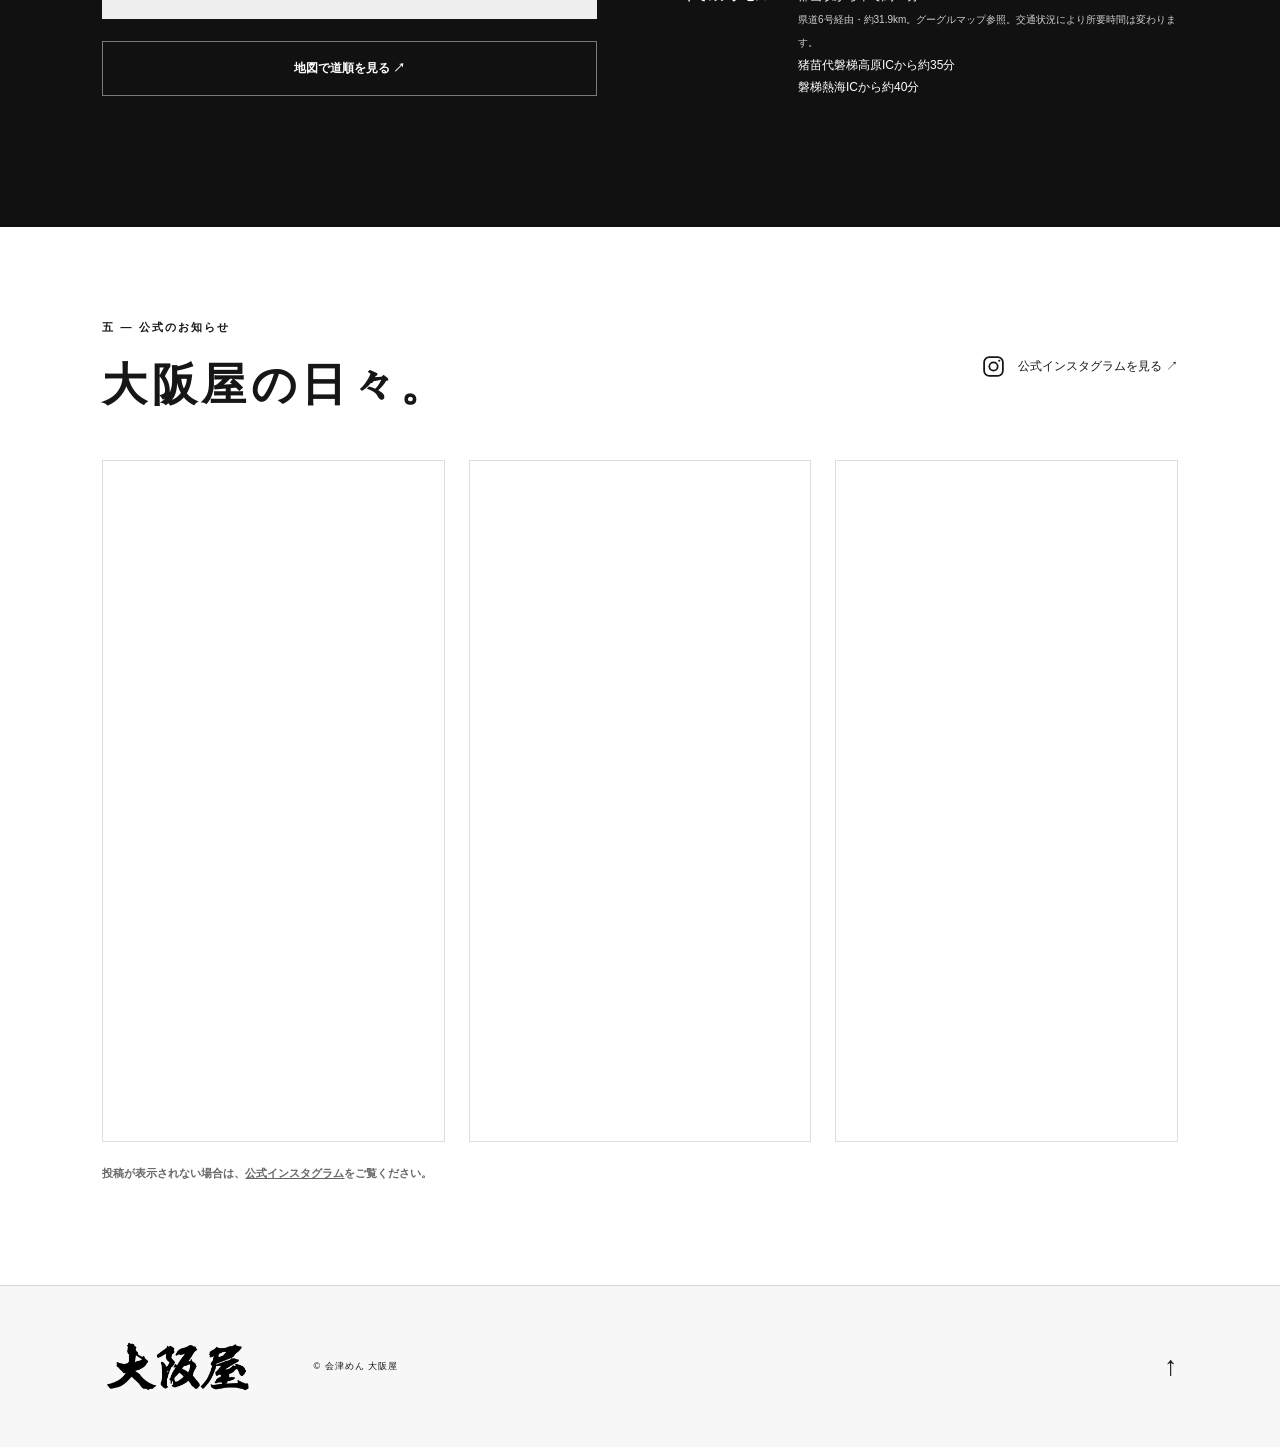
==== commit ad9f046c: "Enhance SEO with Open Graph and Twitter meta tags Added Open Graph and Twitter meta tags for better " ====
--- a/index.html
+++ b/index.html
@@ -1,4 +1,14 @@
-<!doctype html><html lang="ja"><head><script src="scroll-start.js"></script><meta charset="utf-8"><meta name="viewport" content="width=device-width,initial-scale=1"><meta name="robots" content="noindex,nofollow"><title>会津めん 大阪屋｜福島・湖南町</title><meta name="description" content="昭和42年創業。福島県郡山市湖南町の会津めん 大阪屋。ラーメン、お食事、店舗へのアクセスをご紹介。"><link rel="stylesheet" href="fonts.css"><link rel="stylesheet" href="style.css"></head><body>
+<!doctype html><html lang="ja"><head><script src="scroll-start.js"></script><meta charset="utf-8"><meta name="viewport" content="width=device-width,initial-scale=1"><meta name="robots" content="index,follow"><title>会津めん 大阪屋｜福島・湖南町</title><meta name="description" content="昭和42年創業。福島県郡山市湖南町の会津めん 大阪屋。ラーメン、お食事、店舗へのアクセスをご紹介。"><link rel="stylesheet" href="fonts.css"><link rel="stylesheet" href="style.css">
+<link rel="canonical" href="https://konan-osakaya.github.io/">
+<meta property="og:type" content="website">
+<meta property="og:locale" content="ja_JP">
+<meta property="og:site_name" content="会津めん 大阪屋">
+<meta property="og:title" content="会津めん 大阪屋｜福島県郡山市湖南町">
+<meta property="og:description" content="昭和42年創業。福島県郡山市湖南町の会津めん 大阪屋。ラーメンや煮込みカツ丼、お品書き、営業時間、アクセスをご案内。">
+<meta property="og:url" content="https://konan-osakaya.github.io/">
+<meta property="og:image" content="https://konan-osakaya.github.io/assets/shoyu.jpg">
+<meta name="twitter:card" content="summary_large_image">
+</head><body>
 <header><a class="brand" href="#" aria-label="大阪屋 トップ"><small>会津めん</small><img class="brand-wordmark" src="assets/oosakaya-noren-logo.png" alt="大阪屋" width="2164" height="727"></a><div class="header-right"><span>福島県郡山市 湖南町</span><a class="header-instagram" href="https://www.instagram.com/oosakaya_konan/" target="_blank" rel="noopener" aria-label="公式インスタグラムを開く"><svg viewBox="0 0 24 24" width="25" height="25" fill="none" stroke="currentColor" stroke-width="1.7" aria-hidden="true"><rect x="3" y="3" width="18" height="18" rx="5"/><circle cx="12" cy="12" r="4"/><circle cx="17.5" cy="6.5" r="1" fill="currentColor" stroke="none"/></svg></a><button class="menu-toggle" aria-expanded="false" aria-controls="navigation" aria-label="メニューを開く"><i></i><i></i><small>メニュー</small></button></div></header>
 <dialog id="navigation"><button class="close" aria-label="メニューを閉じる">×</button><nav><a href="#about">大阪屋について</a><a href="#menu">お品書き</a><a href="#space">お店の風景</a><a href="#access">店舗・アクセス</a><a href="#instagram">公式のお知らせ</a></nav><a href="tel:0249832515">024-983-2515</a></dialog>
 <main><section class="hero"><div class="hero-media"><img class="hero-still" src="assets/shoyu.jpg" alt="会津めん 大阪屋の醤油ラーメン" fetchpriority="high"><img class="hero-still hero-alternate" src="assets/noodle-lift.jpg" alt="箸で持ち上げた麺と味噌ラーメン" decoding="async" aria-hidden="true"><div class="shade"></div></div><div class="hero-copy"><p>昭和四十二年創業</p><h1>自分にしっくりくる<br>一杯を。</h1><span>会津めん 大阪屋</span></div><button class="hero-pause" type="button" aria-label="写真の自動切り替えを停止">一時停止</button><div class="hero-bottom"><a href="#about">大阪屋について ↓</a></div></section>
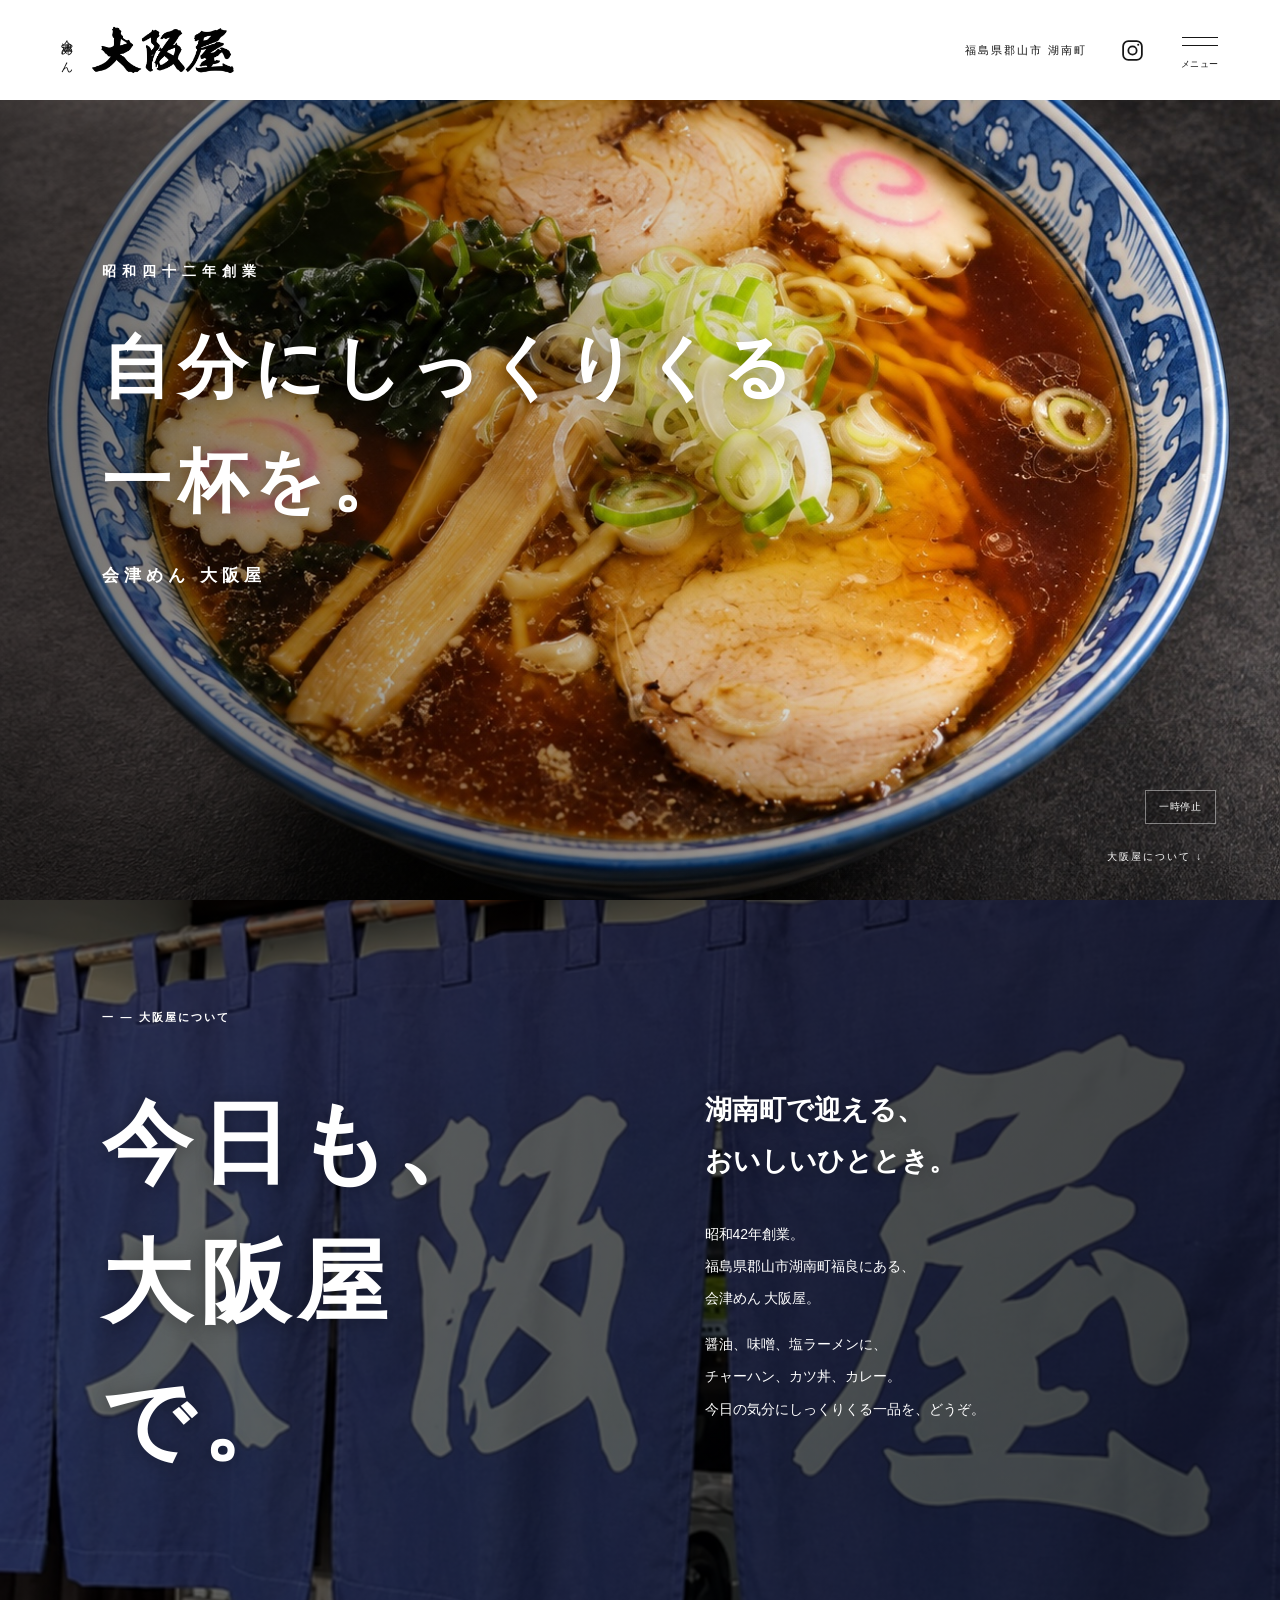
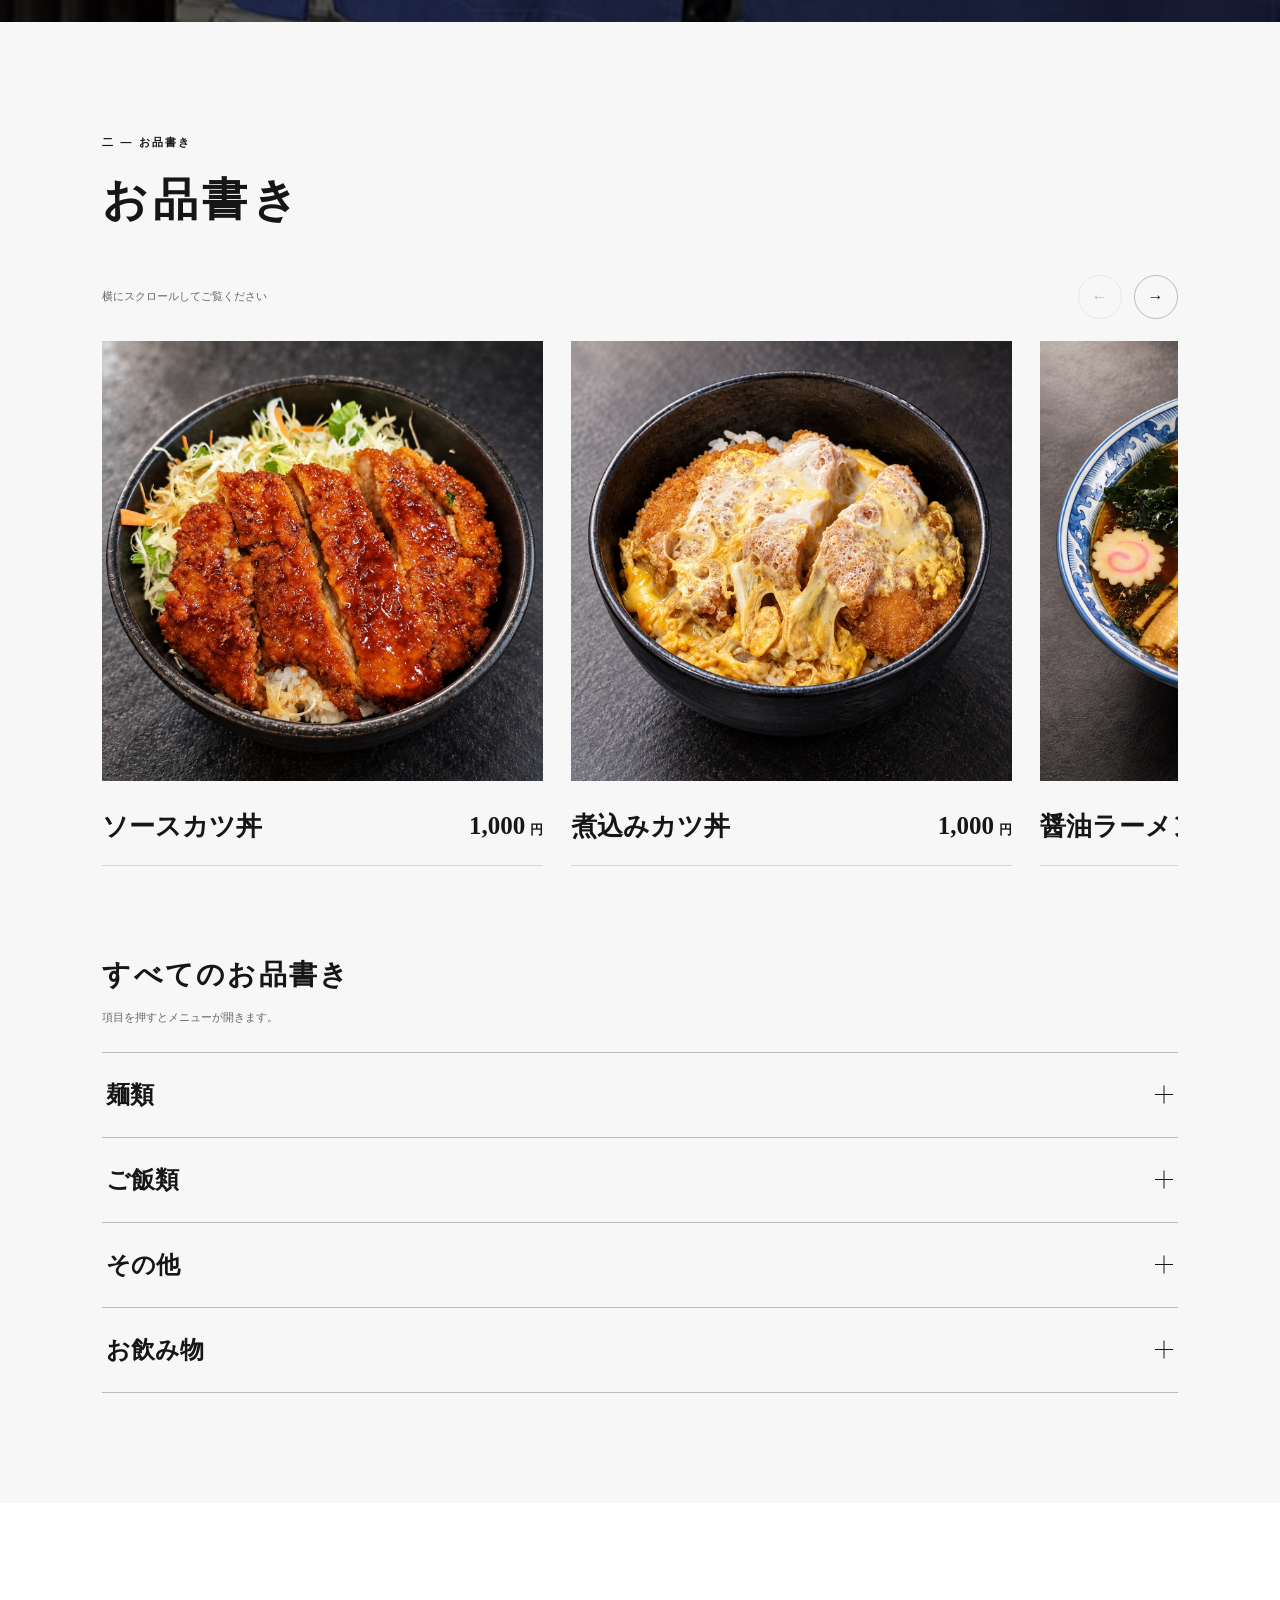
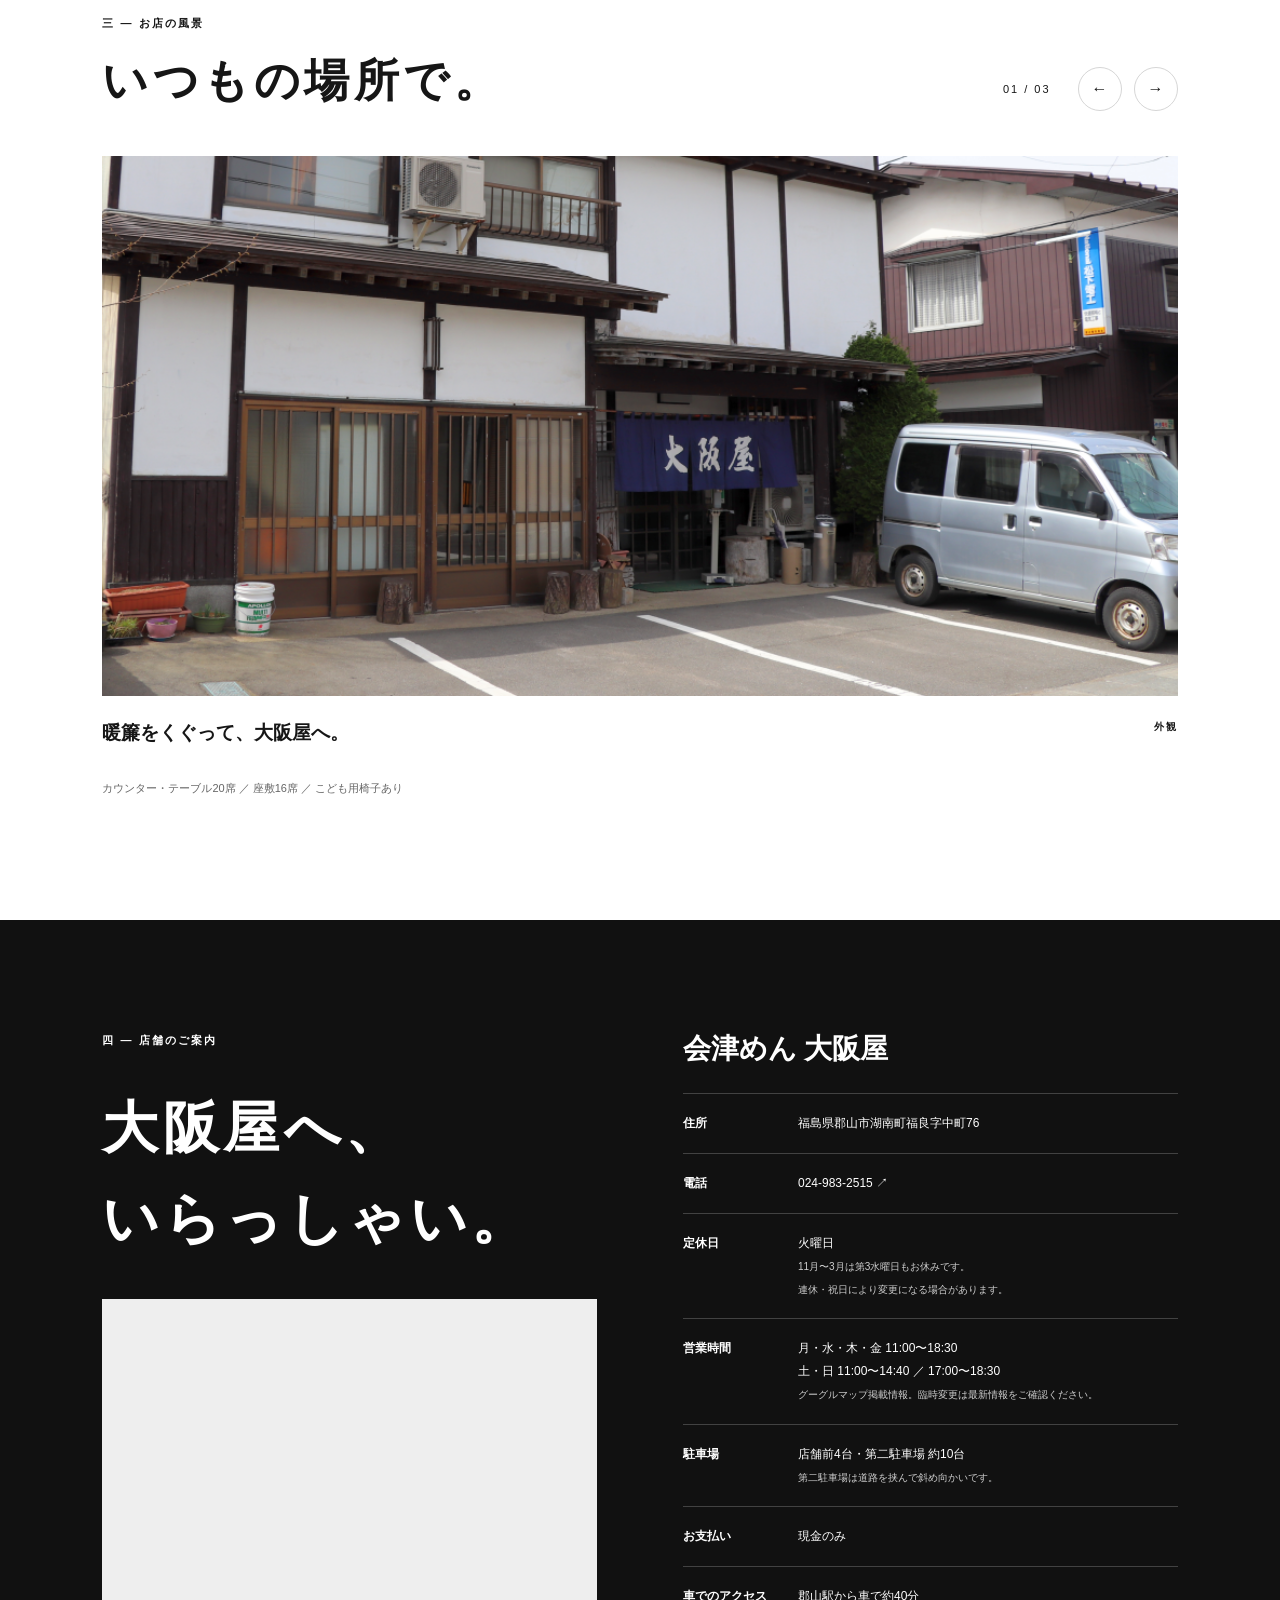
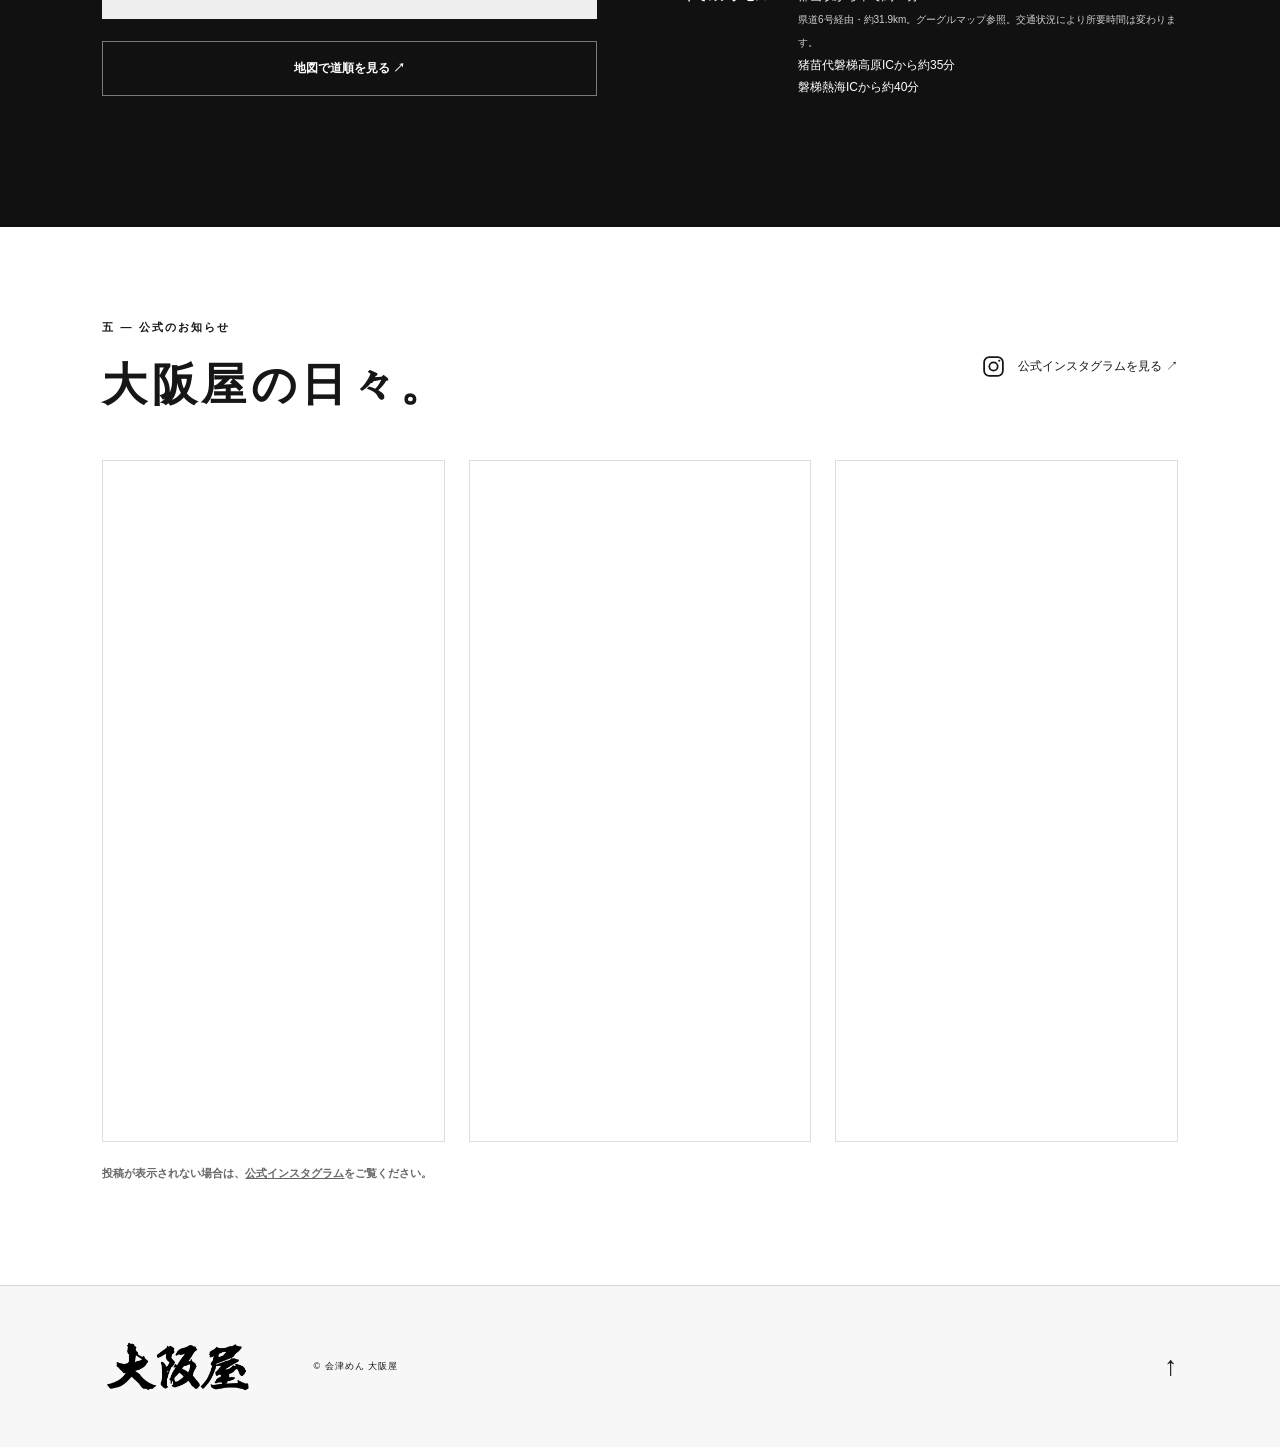
==== commit 99fca83e: "Update index.html" ====
--- a/index.html
+++ b/index.html
@@ -13,7 +13,7 @@
 <dialog id="navigation"><button class="close" aria-label="メニューを閉じる">×</button><nav><a href="#about">大阪屋について</a><a href="#menu">お品書き</a><a href="#space">お店の風景</a><a href="#access">店舗・アクセス</a><a href="#instagram">公式のお知らせ</a></nav><a href="tel:0249832515">024-983-2515</a></dialog>
 <main><section class="hero"><div class="hero-media"><img class="hero-still" src="assets/shoyu.jpg" alt="会津めん 大阪屋の醤油ラーメン" fetchpriority="high"><img class="hero-still hero-alternate" src="assets/noodle-lift.jpg" alt="箸で持ち上げた麺と味噌ラーメン" decoding="async" aria-hidden="true"><div class="shade"></div></div><div class="hero-copy"><p>昭和四十二年創業</p><h1>自分にしっくりくる<br>一杯を。</h1><span>会津めん 大阪屋</span></div><button class="hero-pause" type="button" aria-label="写真の自動切り替えを停止">一時停止</button><div class="hero-bottom"><a href="#about">大阪屋について ↓</a></div></section>
 
-<section id="about" class="about section"><div class="section-label">一 ― 大阪屋について</div><div class="about-grid"><h2>今日も、<br>大阪屋で。</h2><div class="about-copy"><span class="seal">会津めん</span><h3>湖南町で迎える、<br>おいしいひととき。</h3><p>昭和42年創業。<br>福島県郡山市湖南町福良にある、<br>会津めん 大阪屋。</p><p>醤油、味噌、塩のラーメンに、<br>チャーハン、カツ丼、カレー。<br>今日の気分にしっくりくる一品を、どうぞ。</p></div></div></section>
+<section id="about" class="about section"><div class="section-label">一 ― 大阪屋について</div><div class="about-grid"><h2>今日も、<br>大阪屋で。</h2><div class="about-copy"><h3>湖南町で迎える、<br>おいしいひととき。</h3><p>昭和42年創業。<br>福島県郡山市湖南町福良にある、<br>会津めん 大阪屋。</p><p>醤油、味噌、塩ラーメンに、<br>チャーハン、カツ丼、カレー。<br>今日の気分にしっくりくる一品を、どうぞ。</p></div></div></section>
 <section id="menu" class="food section"><div class="section-heading"><div><span class="section-label">二 ― お品書き</span><h2>お品書き</h2></div></div><div class="dish-controls"><span>横にスクロールしてご覧ください</span><button class="dish-prev" aria-label="前の料理">←</button><button class="dish-next" aria-label="次の料理">→</button></div><div class="dish-carousel" tabindex="0" role="region" aria-roledescription="カルーセル" aria-label="お品書き・5品"><article class="dish"><div class="dish-photo"><img src="assets/sauce-katsudon.jpg" alt="ソースカツ丼" loading="lazy"></div><div class="food-title"><h3>ソースカツ丼</h3><p>1,000<small>円</small></p></div></article><article class="dish"><div class="dish-photo"><img src="assets/nikomi-katsudon.jpg" alt="煮込みカツ丼" loading="lazy"></div><div class="food-title"><h3>煮込みカツ丼</h3><p>1,000<small>円</small></p></div></article><article class="dish"><div class="dish-photo"><img src="assets/shoyu.jpg" alt="醤油ラーメン" loading="lazy"></div><div class="food-title"><h3>醤油ラーメン</h3><p>700<small>円</small></p></div></article><article class="dish"><div class="dish-photo"><img src="assets/shio.jpg" alt="塩ラーメン" loading="lazy"></div><div class="food-title"><h3>塩ラーメン</h3><p>750<small>円</small></p></div></article><article class="dish"><div class="dish-photo"><img src="assets/miso.jpg" alt="味噌ラーメン" loading="lazy"></div><div class="food-title"><h3>味噌ラーメン</h3><p>850<small>円</small></p></div></article></div><div class="full-menu" id="full-menu"><h3>すべてのお品書き</h3><p class="accordion-hint">項目を押すとメニューが開きます。</p><details class="menu-category"><summary><span>麺類</span><span class="accordion-mark" aria-hidden="true"></span></summary><dl class="category-items"><div class="menu-item"><dt>ラーメン</dt><dd>700<span>円</span></dd></div><div class="menu-item"><dt>チャーシューメン</dt><dd>970<span>円</span></dd></div><div class="menu-item"><dt>みそラーメン</dt><dd>850<span>円</span></dd></div><div class="menu-item"><dt>みそバターラーメン</dt><dd>920<span>円</span></dd></div><div class="menu-item"><dt>みそチャーシュー</dt><dd>1,130<span>円</span></dd></div><div class="menu-item"><dt>みそバターチャーシューメン</dt><dd>1,150<span>円</span></dd></div><div class="menu-item"><dt>タンメン</dt><dd>850<span>円</span></dd></div><div class="menu-item"><dt>タンメンチャーシュー</dt><dd>1,130<span>円</span></dd></div><div class="menu-item"><dt>塩ラーメン</dt><dd>750<span>円</span></dd></div><div class="menu-item"><dt>塩バターラーメン</dt><dd>800<span>円</span></dd></div><div class="menu-item"><dt>塩チャーシューメン</dt><dd>990<span>円</span></dd></div><div class="menu-item"><dt>塩バターチャーシューメン</dt><dd>1,050<span>円</span></dd></div><div class="menu-item"><dt>冷やし中華<small>夏季限定</small></dt><dd>930<span>円</span></dd></div></dl></details><details class="menu-category"><summary><span>ご飯類</span><span class="accordion-mark" aria-hidden="true"></span></summary><dl class="category-items"><div class="menu-item"><dt>煮込みカツ丼</dt><dd>1,000<span>円</span></dd></div><div class="menu-item"><dt>ソースカツ丼</dt><dd>1,000<span>円</span></dd></div><div class="menu-item"><dt>五目チャーハン</dt><dd>820<span>円</span></dd></div><div class="menu-item"><dt>ビーフカレーライス</dt><dd>800<span>円</span></dd></div><div class="menu-item"><dt>カツカレー</dt><dd>1,100<span>円</span></dd></div><div class="menu-item"><dt>野菜炒め定食</dt><dd>900<span>円</span></dd></div><div class="menu-item"><dt>カツ定食</dt><dd>1,100<span>円</span></dd></div></dl></details><details class="menu-category"><summary><span>その他</span><span class="accordion-mark" aria-hidden="true"></span></summary><dl class="category-items"><div class="menu-item"><dt>ライスセット<small>ライス、おしんこ、揚げギョーザ又はバラカツのセット。お好みの麺類にお付けできます。</small></dt><dd>280<span>円</span></dd></div><div class="menu-item"><dt>ギョーザ（5ヶ入）</dt><dd>390<span>円</span></dd></div></dl></details><details class="menu-category"><summary><span>お飲み物</span><span class="accordion-mark" aria-hidden="true"></span></summary><dl class="category-items"><div class="menu-item"><dt>ビール（瓶）</dt><dd>600<span>円</span></dd></div><div class="menu-item"><dt>日本酒（一合）</dt><dd>300<span>円</span></dd></div><div class="menu-item"><dt>ノンアルコールビール</dt><dd>300<span>円</span></dd></div><div class="menu-item"><dt>ジュース<small>オレンジ、コーラ、ジンジャーエール、ウーロン茶</small></dt><dd>260<span>円</span></dd></div></dl></details></div></section>
 <section id="space" class="space section"><div class="section-heading"><div><span class="section-label">三 ― お店の風景</span><h2>いつもの場所で。</h2></div><div class="slider-controls"><span id="count">01 / 03</span><button id="prev" aria-label="前の写真">←</button><button id="next" aria-label="次の写真">→</button></div></div><div class="carousel" tabindex="0" aria-roledescription="カルーセル" aria-label="大阪屋の店内と外観"><div class="track"><figure><img src="assets/exterior.png" alt="会津めん 大阪屋の外観" loading="lazy"><figcaption><span>暖簾をくぐって、大阪屋へ。</span><small>外観</small></figcaption></figure><figure><img src="assets/interior.png" alt="テーブルとカウンターのある店内" loading="lazy"><figcaption><span>おひとりでも、気軽に。</span><small>テーブル・カウンター</small></figcaption></figure><figure><img src="assets/tatami.png" alt="大阪屋のお座敷" loading="lazy"><figcaption><span>ご家族で、ゆっくりと。</span><small>お座敷</small></figcaption></figure></div></div><p class="space-note">カウンター・テーブル20席 ／ 座敷16席 ／ こども用椅子あり</p></section>
 <section id="access" class="access section"><div><span class="section-label">四 ― 店舗のご案内</span><h2>大阪屋へ、<br>いらっしゃい。</h2><iframe class="access-map" title="大阪屋食堂のグーグルマップ" src="https://www.google.com/maps/embed?pb=!1m14!1m8!1m3!1d12680.059041817292!2d140.088766!3d37.389483202646986!3m2!1i1024!2i768!4f13.1!3m3!1m2!1s0x6020039115c18c47%3A0x9757f3a15d82d54f!2z5aSn6Ziq5bGL6aOf5aCC!5e0!3m2!1sja!2sjp!4v1731634797329!5m2!1sja!2sjp" loading="lazy" allowfullscreen referrerpolicy="no-referrer-when-downgrade"></iframe><a class="map-button" href="https://maps.app.goo.gl/Cm89eihRgQwJNUJM9?g_st=ic" target="_blank" rel="noopener">地図で道順を見る ↗</a></div><div class="details"><h3>会津めん 大阪屋</h3><dl><div><dt>住所</dt><dd>福島県郡山市湖南町福良字中町76</dd></div><div><dt>電話</dt><dd><a href="tel:0249832515">024-983-2515 ↗</a></dd></div><div><dt>定休日</dt><dd>火曜日<br><small>11月〜3月は第3水曜日もお休みです。<br>連休・祝日により変更になる場合があります。</small></dd></div><div><dt>営業時間</dt><dd>月・水・木・金 11:00〜18:30<br>土・日 11:00〜14:40 ／ 17:00〜18:30<br><small>グーグルマップ掲載情報。臨時変更は最新情報をご確認ください。</small></dd></div><div><dt>駐車場</dt><dd>店舗前4台・第二駐車場 約10台<br><small>第二駐車場は道路を挟んで斜め向かいです。</small></dd></div><div><dt>お支払い</dt><dd>現金のみ</dd></div><div><dt>車でのアクセス</dt><dd>郡山駅から車で約40分<br><small>県道6号経由・約31.9km。グーグルマップ参照。交通状況により所要時間は変わります。</small><br>猪苗代磐梯高原ICから約35分<br>磐梯熱海ICから約40分</dd></div></dl></div></section>
